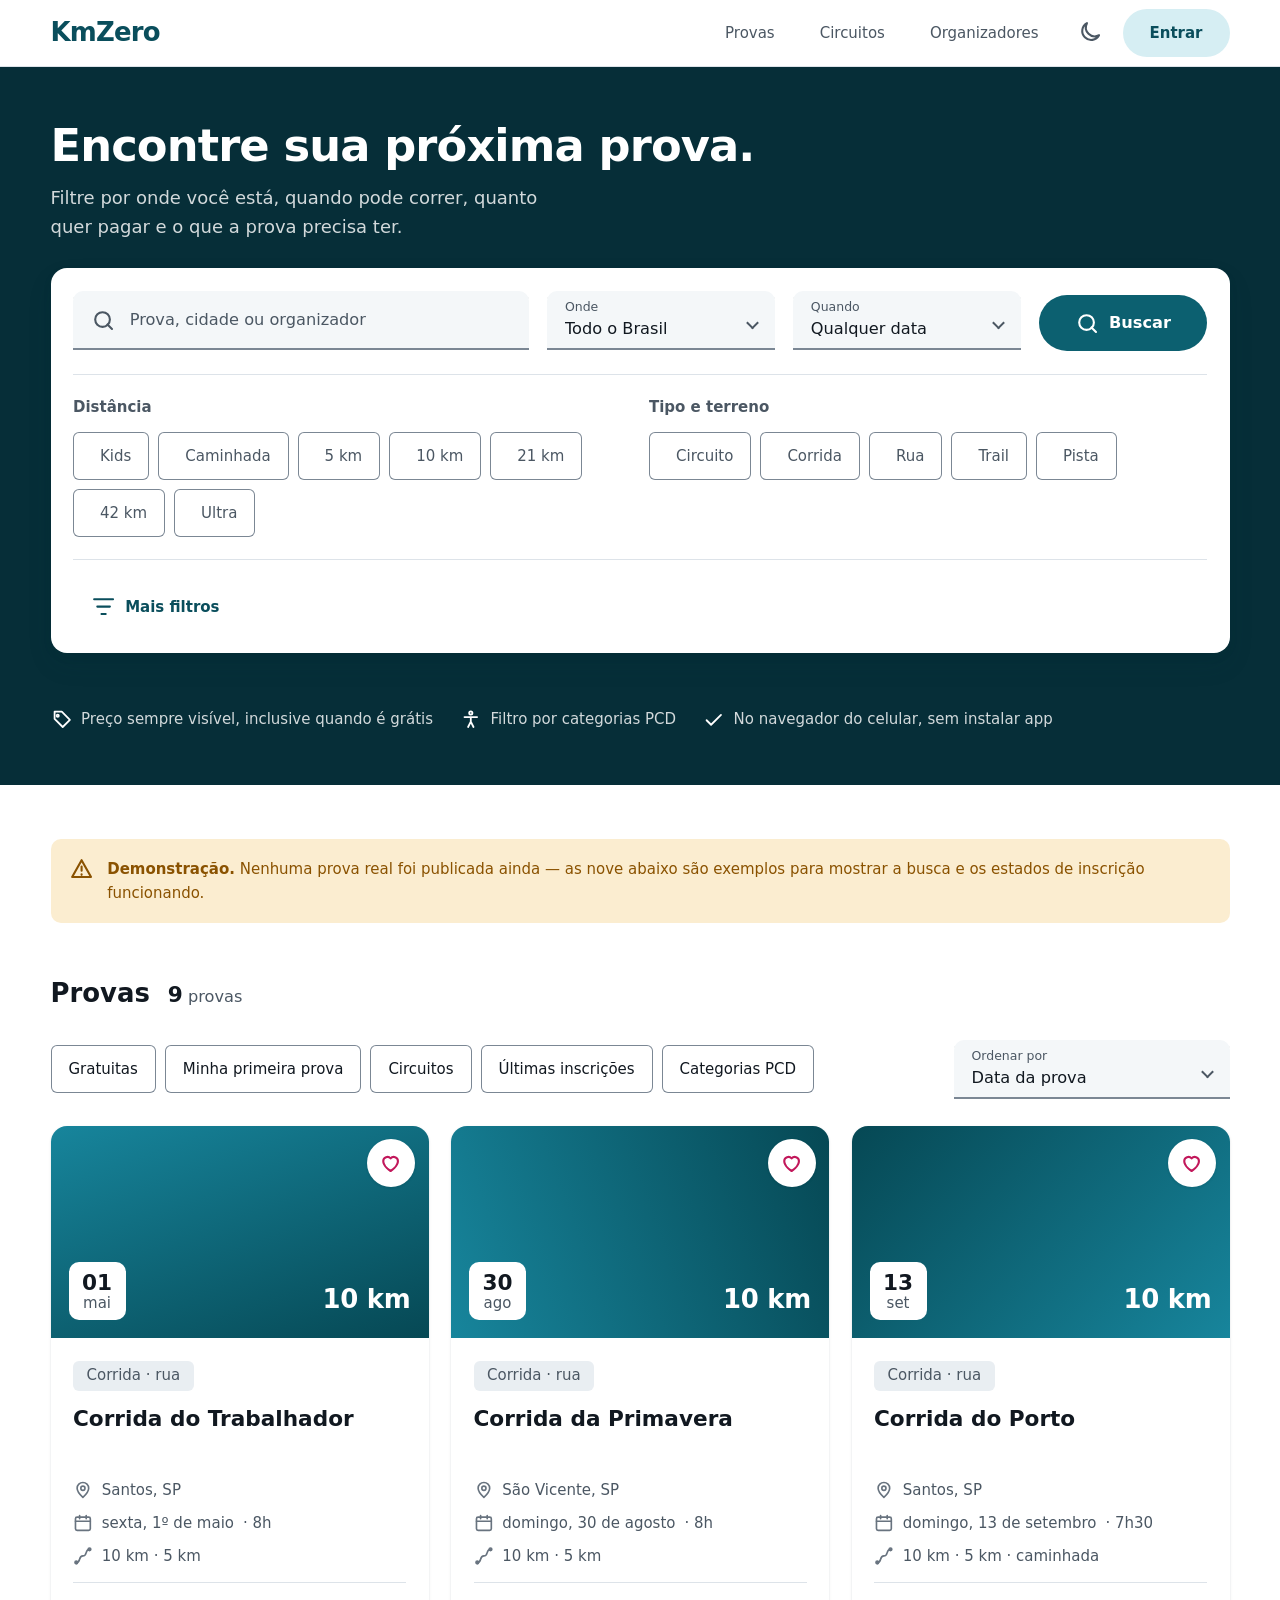
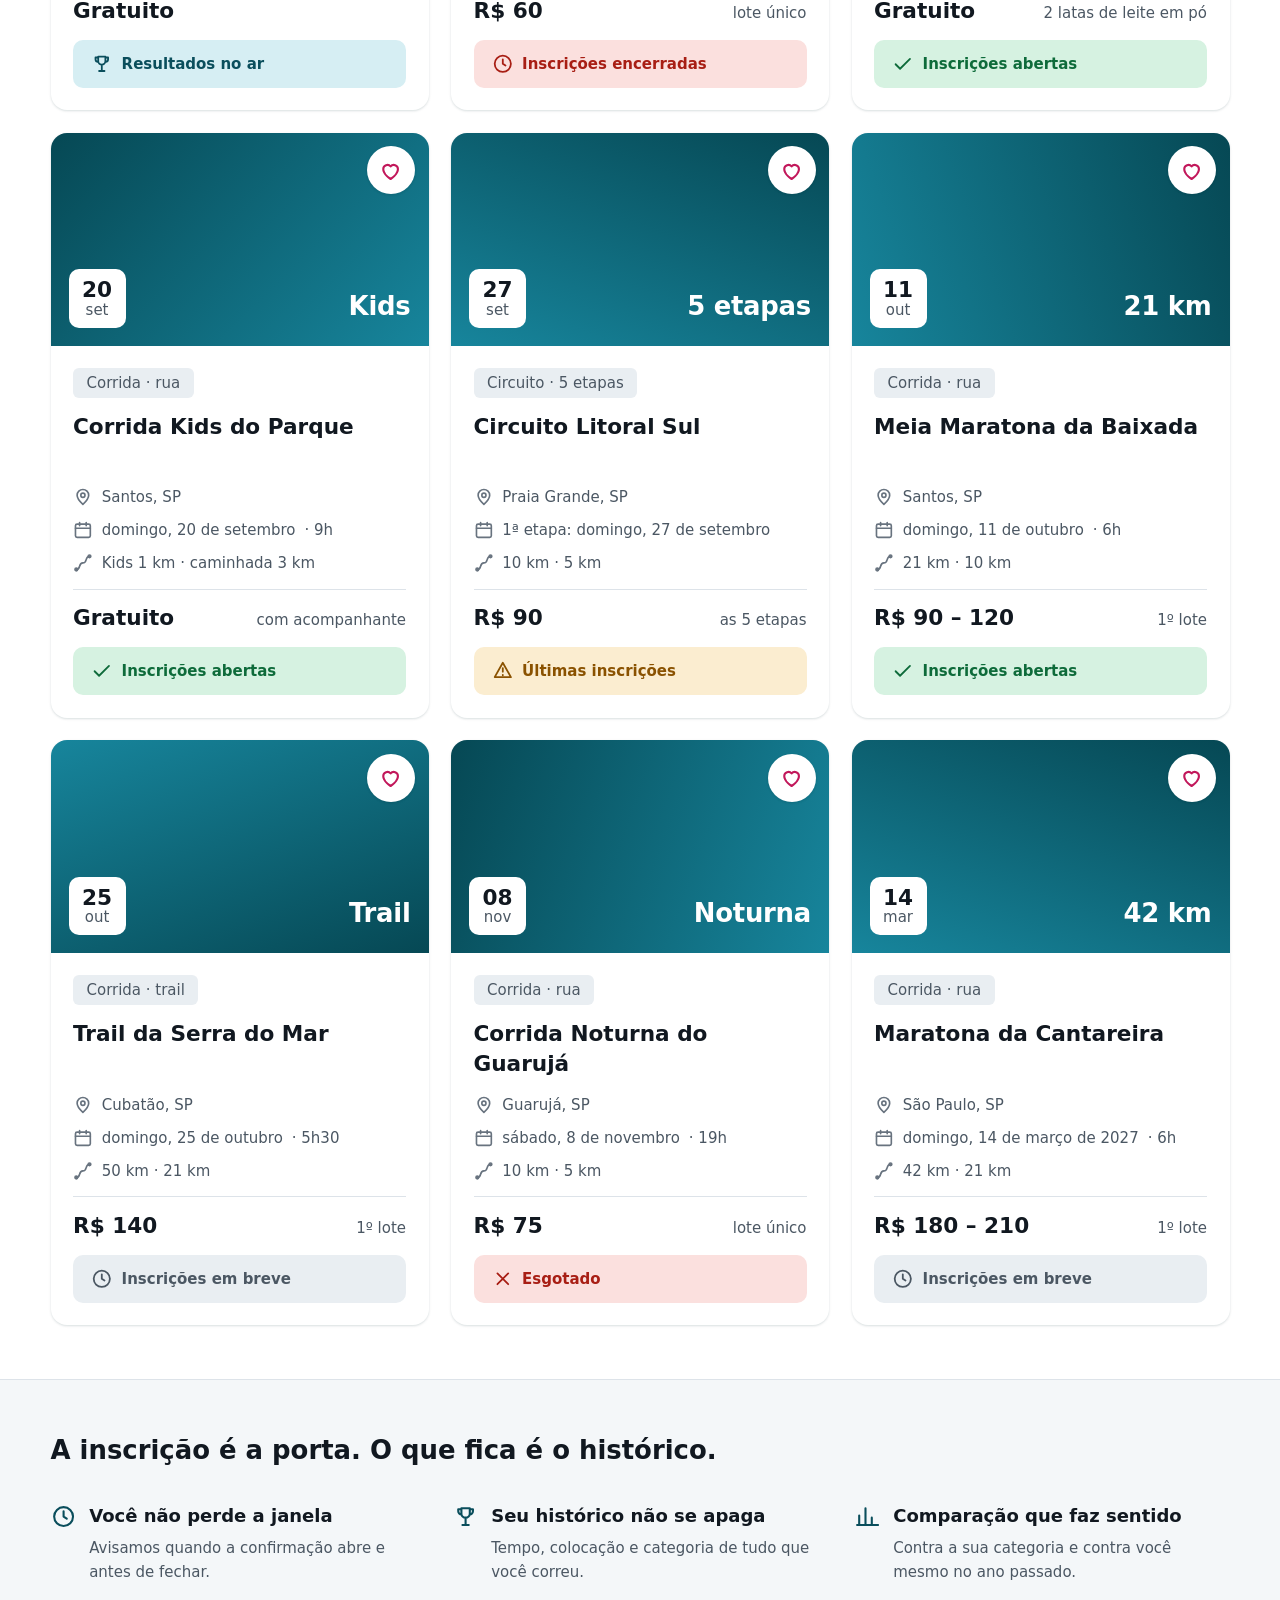
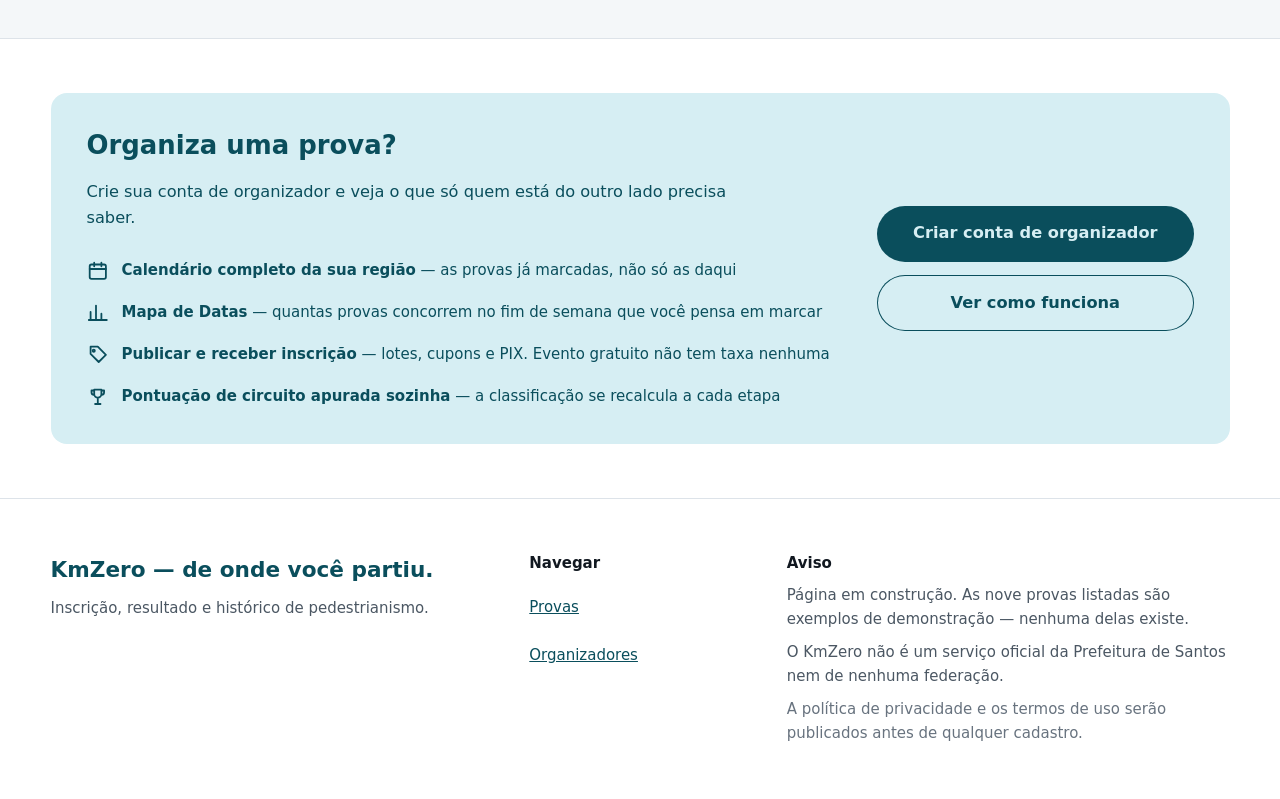
==== apps/web/index.html @ caa067f1 "Documentação de produto e vitrine pública inicial Primeiro commit do KmZero: a documentação que deci" ====
<!doctype html>
<html lang="pt-BR">
<head>
<meta charset="utf-8">
<!-- §3 princípio 4 / §8 item 1: zoom por pinça SEMPRE permitido.
     Nunca adicionar maximum-scale nem user-scalable=no. Regra de lint. -->
<meta name="viewport" content="width=device-width, initial-scale=1">
<title>KmZero — encontre sua próxima prova</title>
<meta name="description" content="Encontre provas de rua, trail e circuitos por cidade, data, distância, preço e acessibilidade. E guarde para sempre o registro de tudo que você correu.">
<meta name="theme-color" content="#062E38" media="(prefers-color-scheme: light)">
<meta name="theme-color" content="#0B1117" media="(prefers-color-scheme: dark)">
<link rel="icon" href="favicon.svg" type="image/svg+xml">
<link rel="stylesheet" href="estilos/tokens.css">
<link rel="stylesheet" href="estilos/material.css">
<link rel="stylesheet" href="estilos/pagina.css">
<script>
  /* Aplica o tema salvo antes da primeira pintura, para não piscar.
     Sem JS a página continua correta: o modo escuro cai na
     preferência do sistema, via @media em tokens.css. */
  try {
    var t = localStorage.getItem("kmzero:tema");
    if (t === "claro" || t === "escuro") document.documentElement.dataset.tema = t;
  } catch (e) {}
</script>
</head>
<body>

<!-- Sprite de ícones: definido uma vez, referenciado com <use>.
     Um arquivo, zero requisições, funciona sem JavaScript. -->
<svg class="sprite" aria-hidden="true" focusable="false" xmlns="http://www.w3.org/2000/svg">
  <symbol id="i-lupa" viewBox="0 0 24 24"><circle cx="11" cy="11" r="7"/><path d="M20 20l-4.3-4.3"/></symbol>
  <symbol id="i-pino" viewBox="0 0 24 24"><path d="M12 21s7-6.2 7-11a7 7 0 1 0-14 0c0 4.8 7 11 7 11z"/><circle cx="12" cy="10" r="2.5"/></symbol>
  <symbol id="i-calendario" viewBox="0 0 24 24"><rect x="3" y="5" width="18" height="16" rx="2"/><path d="M3 10h18M8 3v4M16 3v4"/></symbol>
  <symbol id="i-percurso" viewBox="0 0 24 24"><path d="M4 20c6 0 2-8 8-8s2-8 8-8"/><circle cx="4" cy="20" r="1.6"/><circle cx="20" cy="4" r="1.6"/></symbol>
  <symbol id="i-coracao" viewBox="0 0 24 24"><path d="M12 20s-7-4.4-7-9.5A4 4 0 0 1 12 8a4 4 0 0 1 7 2.5c0 5.1-7 9.5-7 9.5z"/></symbol>
  <symbol id="i-check" viewBox="0 0 24 24"><path d="M4 12.5l5 5L20 6.5"/></symbol>
  <symbol id="i-relogio" viewBox="0 0 24 24"><circle cx="12" cy="12" r="9"/><path d="M12 7v5l3 2"/></symbol>
  <symbol id="i-alerta" viewBox="0 0 24 24"><path d="M12 3l9 16H3z"/><path d="M12 9v4M12 16.5v.5"/></symbol>
  <symbol id="i-x" viewBox="0 0 24 24"><path d="M6 6l12 12M18 6L6 18"/></symbol>
  <symbol id="i-lua" viewBox="0 0 24 24"><path d="M21 14.5A8.5 8.5 0 0 1 9.5 3a8.5 8.5 0 1 0 11.5 11.5z"/></symbol>
  <symbol id="i-filtro" viewBox="0 0 24 24"><path d="M3 5h18M6 12h12M10 19h4"/></symbol>
  <symbol id="i-trofeu" viewBox="0 0 24 24"><path d="M8 4h8v5a4 4 0 0 1-8 0zM8 5H5v2a3 3 0 0 0 3 3M16 5h3v2a3 3 0 0 1-3 3M9 20h6M12 13v7"/></symbol>
  <symbol id="i-etiqueta" viewBox="0 0 24 24"><path d="M12 3H4v8l9 9 8-8-9-9z"/><circle cx="7.5" cy="7.5" r="1.2"/></symbol>
  <symbol id="i-acessibilidade" viewBox="0 0 24 24"><circle cx="12" cy="4.5" r="1.8"/><path d="M5 9h14M12 9v5M12 14l-3 6M12 14l3 6"/></symbol>
  <symbol id="i-grafico" viewBox="0 0 24 24"><path d="M4 20V11M10 20V4M16 20v-7M2 20h20"/></symbol>
</svg>

<a class="pular-para-conteudo" href="#resultados">Pular para a lista de provas</a>

<header class="cabecalho md-app-bar">
  <div class="cabecalho__interno faixa">
    <!-- Marca só escrita: "KmZero" é a forma escrita da marca
         (docs/03 §10). O símbolo gráfico fica para favicon e app. -->
    <a class="marca md-estado" href="index.html">KmZero</a>

    <nav class="nav" aria-label="Principal">
      <ul class="nav__lista" role="list">
        <li><a class="md-botao md-botao--text md-estado nav__item" href="#resultados">Provas</a></li>
        <li><a class="md-botao md-botao--text md-estado nav__item" href="#resultados">Circuitos</a></li>
        <li><a class="md-botao md-botao--text md-estado nav__item" href="#organizador">Organizadores</a></li>
      </ul>
    </nav>

    <div class="cabecalho__acoes">
      <button type="button" id="alternar-tema" class="md-icon-botao md-estado" hidden
              aria-pressed="false">
        <svg class="icone" aria-hidden="true" focusable="false"><use href="#i-lua"/></svg>
        <span class="oculto-visual" id="rotulo-tema">Ativar modo escuro</span>
      </button>
      <a class="md-botao md-botao--tonal md-estado" href="#conta">Entrar</a>
    </div>
  </div>
</header>

<main id="conteudo">

<!-- ═══ BUSCA — o topo da página é a busca ════════════════════════
     Um <form method="get"> de verdade: sem JavaScript ele recarrega a
     página com os filtros na URL (§8 item 17). Com JavaScript, filtra
     na hora e reescreve a URL, sem recarregar.                      -->
<section class="busca" aria-labelledby="t-busca">
  <div class="faixa">
    <h1 id="t-busca" class="busca__titulo md-display-small">Encontre sua próxima prova.</h1>
    <p class="busca__linha-fina md-body-large">
      Filtre por onde você está, quando pode correr, quanto quer pagar e o que
      a prova precisa ter.
    </p>

    <form class="filtros" id="filtros" method="get" action="#resultados">
      <!-- Linha 1: texto livre + as duas perguntas que todo mundo faz -->
      <div class="filtros__linha filtros__linha--principal">
        <div>
          <div class="md-campo md-campo--com-icone">
            <svg class="icone md-campo__icone" aria-hidden="true" focusable="false"><use href="#i-lupa"/></svg>
            <input type="search" id="f-texto" name="q" class="md-campo__entrada"
                   placeholder="Santos, meia maratona, circuito…">
            <label class="md-campo__rotulo" for="f-texto">Prova, cidade ou organizador</label>
          </div>
        </div>

        <div>
          <div class="md-campo md-campo--select">
            <select id="f-uf" name="uf" class="md-campo__entrada">
              <option value="">Todo o Brasil</option>
              <option value="SP">São Paulo</option>
              <option value="RJ">Rio de Janeiro</option>
              <option value="MG">Minas Gerais</option>
              <option value="PR">Paraná</option>
              <option value="RS">Rio Grande do Sul</option>
            </select>
            <label class="md-campo__rotulo" for="f-uf">Onde</label>
          </div>
        </div>

        <div>
          <div class="md-campo md-campo--select">
            <select id="f-quando" name="quando" class="md-campo__entrada">
              <option value="">Qualquer data</option>
              <option value="7">Nos próximos 7 dias</option>
              <option value="30">Nos próximos 30 dias</option>
              <option value="90">Nos próximos 3 meses</option>
              <option value="365">Neste ano</option>
              <option value="passadas">Provas que já aconteceram</option>
            </select>
            <label class="md-campo__rotulo" for="f-quando">Quando</label>
          </div>
        </div>

        <button type="submit" class="md-botao md-botao--filled md-botao--grande md-estado filtros__enviar">
          <svg class="icone" aria-hidden="true" focusable="false"><use href="#i-lupa"/></svg>
          Buscar
        </button>
      </div>

      <!-- Linha 2: distância e tipo, os dois recortes mais usados -->
      <div class="filtros__linha">
        <fieldset class="grupo">
          <legend class="grupo__legenda md-label-large">Distância</legend>
          <div class="grupo__opcoes">
            <label class="md-chip"><input type="checkbox" name="dist" value="kids"><span class="md-chip__superficie"><svg class="icone md-chip__check" aria-hidden="true" focusable="false"><use href="#i-check"/></svg><span>Kids</span></span></label>
            <label class="md-chip"><input type="checkbox" name="dist" value="caminhada"><span class="md-chip__superficie"><svg class="icone md-chip__check" aria-hidden="true" focusable="false"><use href="#i-check"/></svg><span>Caminhada</span></span></label>
            <label class="md-chip"><input type="checkbox" name="dist" value="5"><span class="md-chip__superficie"><svg class="icone md-chip__check" aria-hidden="true" focusable="false"><use href="#i-check"/></svg><span>5 km</span></span></label>
            <label class="md-chip"><input type="checkbox" name="dist" value="10"><span class="md-chip__superficie"><svg class="icone md-chip__check" aria-hidden="true" focusable="false"><use href="#i-check"/></svg><span>10 km</span></span></label>
            <label class="md-chip"><input type="checkbox" name="dist" value="21"><span class="md-chip__superficie"><svg class="icone md-chip__check" aria-hidden="true" focusable="false"><use href="#i-check"/></svg><span>21 km</span></span></label>
            <label class="md-chip"><input type="checkbox" name="dist" value="42"><span class="md-chip__superficie"><svg class="icone md-chip__check" aria-hidden="true" focusable="false"><use href="#i-check"/></svg><span>42 km</span></span></label>
            <label class="md-chip"><input type="checkbox" name="dist" value="ultra"><span class="md-chip__superficie"><svg class="icone md-chip__check" aria-hidden="true" focusable="false"><use href="#i-check"/></svg><span>Ultra</span></span></label>
          </div>
        </fieldset>

        <fieldset class="grupo">
          <legend class="grupo__legenda md-label-large">Tipo e terreno</legend>
          <div class="grupo__opcoes">
            <label class="md-chip"><input type="checkbox" name="tipo" value="circuito"><span class="md-chip__superficie"><svg class="icone md-chip__check" aria-hidden="true" focusable="false"><use href="#i-check"/></svg><span>Circuito</span></span></label>
            <label class="md-chip"><input type="checkbox" name="tipo" value="avulsa"><span class="md-chip__superficie"><svg class="icone md-chip__check" aria-hidden="true" focusable="false"><use href="#i-check"/></svg><span>Corrida</span></span></label>
            <label class="md-chip"><input type="checkbox" name="terreno" value="rua"><span class="md-chip__superficie"><svg class="icone md-chip__check" aria-hidden="true" focusable="false"><use href="#i-check"/></svg><span>Rua</span></span></label>
            <label class="md-chip"><input type="checkbox" name="terreno" value="trail"><span class="md-chip__superficie"><svg class="icone md-chip__check" aria-hidden="true" focusable="false"><use href="#i-check"/></svg><span>Trail</span></span></label>
            <label class="md-chip"><input type="checkbox" name="terreno" value="pista"><span class="md-chip__superficie"><svg class="icone md-chip__check" aria-hidden="true" focusable="false"><use href="#i-check"/></svg><span>Pista</span></span></label>
          </div>
        </fieldset>
      </div>

      <!-- Linha 3: o resto, dobrado. <details> abre e fecha sem JS. -->
      <details class="mais-filtros">
        <summary class="mais-filtros__resumo md-estado">
          <svg class="icone" aria-hidden="true" focusable="false"><use href="#i-filtro"/></svg>
          Mais filtros
          <span class="mais-filtros__contagem" id="contagem-avancados" hidden></span>
        </summary>

        <div class="mais-filtros__painel">
          <fieldset class="grupo">
            <legend class="grupo__legenda md-label-large">Preço</legend>
            <div class="grupo__opcoes">
              <label class="md-chip"><input type="checkbox" name="preco" value="gratuito"><span class="md-chip__superficie"><svg class="icone md-chip__check" aria-hidden="true" focusable="false"><use href="#i-check"/></svg><span>Gratuito</span></span></label>
              <label class="md-chip"><input type="checkbox" name="preco" value="ate60"><span class="md-chip__superficie"><svg class="icone md-chip__check" aria-hidden="true" focusable="false"><use href="#i-check"/></svg><span>Até R$ 60</span></span></label>
              <label class="md-chip"><input type="checkbox" name="preco" value="60a120"><span class="md-chip__superficie"><svg class="icone md-chip__check" aria-hidden="true" focusable="false"><use href="#i-check"/></svg><span>R$ 60 a 120</span></span></label>
              <label class="md-chip"><input type="checkbox" name="preco" value="acima120"><span class="md-chip__superficie"><svg class="icone md-chip__check" aria-hidden="true" focusable="false"><use href="#i-check"/></svg><span>Acima de R$ 120</span></span></label>
            </div>
          </fieldset>

          <fieldset class="grupo">
            <legend class="grupo__legenda md-label-large">Situação da inscrição</legend>
            <div class="grupo__opcoes">
              <label class="md-chip"><input type="checkbox" name="situacao" value="abertas"><span class="md-chip__superficie"><svg class="icone md-chip__check" aria-hidden="true" focusable="false"><use href="#i-check"/></svg><span>Abertas</span></span></label>
              <label class="md-chip"><input type="checkbox" name="situacao" value="ultimas"><span class="md-chip__superficie"><svg class="icone md-chip__check" aria-hidden="true" focusable="false"><use href="#i-check"/></svg><span>Últimas inscrições</span></span></label>
              <label class="md-chip"><input type="checkbox" name="situacao" value="em_breve"><span class="md-chip__superficie"><svg class="icone md-chip__check" aria-hidden="true" focusable="false"><use href="#i-check"/></svg><span>Abrem em breve</span></span></label>
              <label class="md-chip"><input type="checkbox" name="situacao" value="esgotado"><span class="md-chip__superficie"><svg class="icone md-chip__check" aria-hidden="true" focusable="false"><use href="#i-check"/></svg><span>Esgotadas</span></span></label>
              <label class="md-chip"><input type="checkbox" name="situacao" value="encerradas"><span class="md-chip__superficie"><svg class="icone md-chip__check" aria-hidden="true" focusable="false"><use href="#i-check"/></svg><span>Encerradas</span></span></label>
              <label class="md-chip"><input type="checkbox" name="situacao" value="realizado"><span class="md-chip__superficie"><svg class="icone md-chip__check" aria-hidden="true" focusable="false"><use href="#i-check"/></svg><span>Já aconteceram</span></span></label>
            </div>
          </fieldset>

          <fieldset class="grupo">
            <legend class="grupo__legenda md-label-large">Dia e horário da largada</legend>
            <div class="grupo__opcoes">
              <label class="md-chip"><input type="checkbox" name="dia" value="sabado"><span class="md-chip__superficie"><svg class="icone md-chip__check" aria-hidden="true" focusable="false"><use href="#i-check"/></svg><span>Sábado</span></span></label>
              <label class="md-chip"><input type="checkbox" name="dia" value="domingo"><span class="md-chip__superficie"><svg class="icone md-chip__check" aria-hidden="true" focusable="false"><use href="#i-check"/></svg><span>Domingo</span></span></label>
              <label class="md-chip"><input type="checkbox" name="periodo" value="manha"><span class="md-chip__superficie"><svg class="icone md-chip__check" aria-hidden="true" focusable="false"><use href="#i-check"/></svg><span>De manhã</span></span></label>
              <label class="md-chip"><input type="checkbox" name="periodo" value="tarde"><span class="md-chip__superficie"><svg class="icone md-chip__check" aria-hidden="true" focusable="false"><use href="#i-check"/></svg><span>À tarde</span></span></label>
              <label class="md-chip"><input type="checkbox" name="periodo" value="noite"><span class="md-chip__superficie"><svg class="icone md-chip__check" aria-hidden="true" focusable="false"><use href="#i-check"/></svg><span>À noite</span></span></label>
            </div>
          </fieldset>

          <fieldset class="grupo">
            <legend class="grupo__legenda md-label-large">Acessibilidade</legend>
            <p class="grupo__nota">Categorias oficiais que a prova aceita.</p>
            <div class="grupo__opcoes">
              <label class="md-chip"><input type="checkbox" name="pcd" value="cadeirante"><span class="md-chip__superficie"><svg class="icone md-chip__check" aria-hidden="true" focusable="false"><use href="#i-check"/></svg><span>Cadeirante</span></span></label>
              <label class="md-chip"><input type="checkbox" name="pcd" value="guia"><span class="md-chip__superficie"><svg class="icone md-chip__check" aria-hidden="true" focusable="false"><use href="#i-check"/></svg><span>Com atleta-guia</span></span></label>
              <label class="md-chip"><input type="checkbox" name="pcd" value="surdo"><span class="md-chip__superficie"><svg class="icone md-chip__check" aria-hidden="true" focusable="false"><use href="#i-check"/></svg><span>Surdoatleta</span></span></label>
              <label class="md-chip"><input type="checkbox" name="pcd" value="intelectual"><span class="md-chip__superficie"><svg class="icone md-chip__check" aria-hidden="true" focusable="false"><use href="#i-check"/></svg><span>Deficiência intelectual</span></span></label>
            </div>
          </fieldset>

          <fieldset class="grupo">
            <legend class="grupo__legenda md-label-large">A prova tem</legend>
            <div class="grupo__opcoes">
              <label class="md-chip"><input type="checkbox" name="recurso" value="chip"><span class="md-chip__superficie"><svg class="icone md-chip__check" aria-hidden="true" focusable="false"><use href="#i-check"/></svg><span>Cronometragem por chip</span></span></label>
              <label class="md-chip"><input type="checkbox" name="recurso" value="certificado"><span class="md-chip__superficie"><svg class="icone md-chip__check" aria-hidden="true" focusable="false"><use href="#i-check"/></svg><span>Percurso medido</span></span></label>
              <label class="md-chip"><input type="checkbox" name="recurso" value="kit"><span class="md-chip__superficie"><svg class="icone md-chip__check" aria-hidden="true" focusable="false"><use href="#i-check"/></svg><span>Kit e camiseta</span></span></label>
              <label class="md-chip"><input type="checkbox" name="recurso" value="equipes"><span class="md-chip__superficie"><svg class="icone md-chip__check" aria-hidden="true" focusable="false"><use href="#i-check"/></svg><span>Classificação por equipe</span></span></label>
              <label class="md-chip"><input type="checkbox" name="recurso" value="resultado"><span class="md-chip__superficie"><svg class="icone md-chip__check" aria-hidden="true" focusable="false"><use href="#i-check"/></svg><span>Resultado no KmZero</span></span></label>
            </div>
          </fieldset>
        </div>
      </details>
    </form>

    <!-- O argumento de venda em uma linha, sem roubar a dobra. -->
    <ul class="beneficios" role="list">
      <li>
        <svg class="icone" aria-hidden="true" focusable="false"><use href="#i-etiqueta"/></svg>
        Preço sempre visível, inclusive quando é grátis
      </li>
      <li>
        <svg class="icone" aria-hidden="true" focusable="false"><use href="#i-acessibilidade"/></svg>
        Filtro por categorias PCD
      </li>
      <li>
        <svg class="icone" aria-hidden="true" focusable="false"><use href="#i-check"/></svg>
        No navegador do celular, sem instalar app
      </li>
    </ul>
  </div>
</section>

  <!-- ═══ RESULTADOS ═════════════════════════════════════════════ -->
  <section id="resultados" class="secao faixa" aria-labelledby="t-resultados">

    <p class="md-banner md-banner--warning">
      <svg class="icone" aria-hidden="true" focusable="false"><use href="#i-alerta"/></svg>
      <span><strong>Demonstração.</strong> Nenhuma prova real foi publicada
      ainda — as nove abaixo são exemplos para mostrar a busca e os estados
      de inscrição funcionando.</span>
    </p>

    <div class="resultados__cabecalho">
      <h2 id="t-resultados" class="md-title-large">Provas</h2>
      <p class="resultados__contagem" id="contagem" aria-live="polite">
        <span class="num" id="contagem-numero">9</span> provas
      </p>
    </div>

    <!-- Atalhos e ordenação na mesma linha: quem já sabe o que quer
         começa por aqui, quem quer reordenar tem o controle ao lado. -->
    <div class="resultados__topo">
      <ul class="atalhos" role="list">
        <li><a class="md-chip-atalho md-estado" href="#resultados" data-atalho="preco=gratuito">Gratuitas</a></li>
        <li><a class="md-chip-atalho md-estado" href="#resultados" data-atalho="dist=5">Minha primeira prova</a></li>
        <li><a class="md-chip-atalho md-estado" href="#resultados" data-atalho="tipo=circuito">Circuitos</a></li>
        <li><a class="md-chip-atalho md-estado" href="#resultados" data-atalho="situacao=ultimas">Últimas inscrições</a></li>
        <li><a class="md-chip-atalho md-estado" href="#resultados" data-atalho="pcd=cadeirante">Categorias PCD</a></li>
      </ul>

      <div class="campo--ordenar">
        <div class="md-campo md-campo--select">
          <select id="f-ordem" class="md-campo__entrada" form="filtros" name="ordem">
            <option value="data">Data da prova</option>
            <option value="fechando">Fecha a inscrição primeiro</option>
            <option value="preco">Menor preço</option>
            <option value="nome">Nome</option>
          </select>
          <label class="md-campo__rotulo" for="f-ordem">Ordenar por</label>
        </div>
      </div>
    </div>

    <div class="ativos" id="ativos" hidden>
      <h3 class="ativos__titulo md-label-large">Filtros ativos</h3>
      <ul class="ativos__lista" id="ativos-lista" role="list"></ul>
      <button type="button" class="md-botao md-botao--text md-estado" id="limpar-filtros">Limpar tudo</button>
    </div>

    <ul class="eventos" id="eventos" role="list">

      <li class="evento" data-nome="Corrida do Porto" data-uf="SP" data-cidade="Santos"
          data-data="2026-09-13" data-dia="domingo" data-periodo="manha"
          data-dist="5 10 caminhada" data-tipo="avulsa" data-terreno="rua"
          data-preco="0" data-situacao="abertas" data-fecha="2026-09-06"
          data-pcd="cadeirante guia intelectual" data-recurso="chip certificado resultado">
        <article class="evento__cartao md-card md-card--elevated">
          <p class="evento__cartaz" data-variante="1" aria-hidden="true">
            <span class="evento__selo"><span class="evento__selo-dia num">13</span><span class="evento__selo-mes">set</span></span>
            <span class="evento__cartaz-dist">10 km</span>
          </p>
          <button type="button" class="favorito md-icon-botao md-estado" aria-pressed="false">
            <svg class="icone" aria-hidden="true" focusable="false"><use href="#i-coracao"/></svg>
            <span class="oculto-visual">Favoritar Corrida do Porto</span>
          </button>
          <div class="evento__corpo">
            <p class="evento__tipo md-label-small">Corrida · rua</p>
            <h3 class="evento__nome md-title-medium"><a href="#resultados">Corrida do Porto</a></h3>
            <ul class="evento__meta" role="list">
              <li><svg class="icone" aria-hidden="true" focusable="false"><use href="#i-pino"/></svg>Santos, SP</li>
              <li><svg class="icone" aria-hidden="true" focusable="false"><use href="#i-calendario"/></svg><time datetime="2026-09-13">domingo, 13 de setembro</time> · 7h30</li>
              <li><svg class="icone" aria-hidden="true" focusable="false"><use href="#i-percurso"/></svg>10 km · 5 km · caminhada</li>
            </ul>
            <div class="evento__rodape">
              <p class="evento__preco">Gratuito</p>
              <p class="evento__nota">2 latas de leite em pó</p>
            </div>
            <p class="estado estado--abertas">
              <svg class="icone" aria-hidden="true" focusable="false"><use href="#i-check"/></svg>
              Inscrições abertas
            </p>
          </div>
        </article>
      </li>

      <li class="evento" data-nome="Circuito Litoral Sul" data-uf="SP" data-cidade="Praia Grande"
          data-data="2026-09-27" data-dia="domingo" data-periodo="manha"
          data-dist="5 10" data-tipo="circuito" data-terreno="rua"
          data-preco="90" data-situacao="ultimas" data-fecha="2026-09-20"
          data-pcd="cadeirante guia" data-recurso="chip kit equipes resultado">
        <article class="evento__cartao md-card md-card--elevated">
          <p class="evento__cartaz" data-variante="2" aria-hidden="true">
            <span class="evento__selo"><span class="evento__selo-dia num">27</span><span class="evento__selo-mes">set</span></span>
            <span class="evento__cartaz-dist">5 etapas</span>
          </p>
          <button type="button" class="favorito md-icon-botao md-estado" aria-pressed="false">
            <svg class="icone" aria-hidden="true" focusable="false"><use href="#i-coracao"/></svg>
            <span class="oculto-visual">Favoritar Circuito Litoral Sul</span>
          </button>
          <div class="evento__corpo">
            <p class="evento__tipo md-label-small">Circuito · 5 etapas</p>
            <h3 class="evento__nome md-title-medium"><a href="#resultados">Circuito Litoral Sul</a></h3>
            <ul class="evento__meta" role="list">
              <li><svg class="icone" aria-hidden="true" focusable="false"><use href="#i-pino"/></svg>Praia Grande, SP</li>
              <li><svg class="icone" aria-hidden="true" focusable="false"><use href="#i-calendario"/></svg><time datetime="2026-09-27">1ª etapa: domingo, 27 de setembro</time></li>
              <li><svg class="icone" aria-hidden="true" focusable="false"><use href="#i-percurso"/></svg>10 km · 5 km</li>
            </ul>
            <div class="evento__rodape">
              <p class="evento__preco">R$ 90</p>
              <p class="evento__nota">as 5 etapas</p>
            </div>
            <p class="estado estado--ultimas">
              <svg class="icone" aria-hidden="true" focusable="false"><use href="#i-alerta"/></svg>
              Últimas inscrições
            </p>
          </div>
        </article>
      </li>

      <li class="evento" data-nome="Meia Maratona da Baixada" data-uf="SP" data-cidade="Santos"
          data-data="2026-10-11" data-dia="domingo" data-periodo="manha"
          data-dist="10 21" data-tipo="avulsa" data-terreno="rua"
          data-preco="120" data-situacao="abertas" data-fecha="2026-10-04"
          data-pcd="cadeirante guia surdo" data-recurso="chip certificado kit resultado">
        <article class="evento__cartao md-card md-card--elevated">
          <p class="evento__cartaz" data-variante="3" aria-hidden="true">
            <span class="evento__selo"><span class="evento__selo-dia num">11</span><span class="evento__selo-mes">out</span></span>
            <span class="evento__cartaz-dist">21 km</span>
          </p>
          <button type="button" class="favorito md-icon-botao md-estado" aria-pressed="false">
            <svg class="icone" aria-hidden="true" focusable="false"><use href="#i-coracao"/></svg>
            <span class="oculto-visual">Favoritar Meia Maratona da Baixada</span>
          </button>
          <div class="evento__corpo">
            <p class="evento__tipo md-label-small">Corrida · rua</p>
            <h3 class="evento__nome md-title-medium"><a href="#resultados">Meia Maratona da Baixada</a></h3>
            <ul class="evento__meta" role="list">
              <li><svg class="icone" aria-hidden="true" focusable="false"><use href="#i-pino"/></svg>Santos, SP</li>
              <li><svg class="icone" aria-hidden="true" focusable="false"><use href="#i-calendario"/></svg><time datetime="2026-10-11">domingo, 11 de outubro</time> · 6h</li>
              <li><svg class="icone" aria-hidden="true" focusable="false"><use href="#i-percurso"/></svg>21 km · 10 km</li>
            </ul>
            <div class="evento__rodape">
              <p class="evento__preco">R$ 90 – 120</p>
              <p class="evento__nota">1º lote</p>
            </div>
            <p class="estado estado--abertas">
              <svg class="icone" aria-hidden="true" focusable="false"><use href="#i-check"/></svg>
              Inscrições abertas
            </p>
          </div>
        </article>
      </li>

      <li class="evento" data-nome="Trail da Serra do Mar" data-uf="SP" data-cidade="Cubatão"
          data-data="2026-10-25" data-dia="domingo" data-periodo="manha"
          data-dist="21 ultra" data-tipo="avulsa" data-terreno="trail"
          data-preco="140" data-situacao="em_breve" data-fecha="2026-10-18"
          data-pcd="" data-recurso="chip kit">
        <article class="evento__cartao md-card md-card--elevated">
          <p class="evento__cartaz" data-variante="4" aria-hidden="true">
            <span class="evento__selo"><span class="evento__selo-dia num">25</span><span class="evento__selo-mes">out</span></span>
            <span class="evento__cartaz-dist">Trail</span>
          </p>
          <button type="button" class="favorito md-icon-botao md-estado" aria-pressed="false">
            <svg class="icone" aria-hidden="true" focusable="false"><use href="#i-coracao"/></svg>
            <span class="oculto-visual">Avisar quando abrir: Trail da Serra do Mar</span>
          </button>
          <div class="evento__corpo">
            <p class="evento__tipo md-label-small">Corrida · trail</p>
            <h3 class="evento__nome md-title-medium"><a href="#resultados">Trail da Serra do Mar</a></h3>
            <ul class="evento__meta" role="list">
              <li><svg class="icone" aria-hidden="true" focusable="false"><use href="#i-pino"/></svg>Cubatão, SP</li>
              <li><svg class="icone" aria-hidden="true" focusable="false"><use href="#i-calendario"/></svg><time datetime="2026-10-25">domingo, 25 de outubro</time> · 5h30</li>
              <li><svg class="icone" aria-hidden="true" focusable="false"><use href="#i-percurso"/></svg>50 km · 21 km</li>
            </ul>
            <div class="evento__rodape">
              <p class="evento__preco">R$ 140</p>
              <p class="evento__nota">1º lote</p>
            </div>
            <p class="estado estado--em-breve">
              <svg class="icone" aria-hidden="true" focusable="false"><use href="#i-relogio"/></svg>
              Inscrições em breve
            </p>
          </div>
        </article>
      </li>

      <li class="evento" data-nome="Corrida Noturna do Guarujá" data-uf="SP" data-cidade="Guarujá"
          data-data="2026-11-08" data-dia="sabado" data-periodo="noite"
          data-dist="5 10" data-tipo="avulsa" data-terreno="rua"
          data-preco="75" data-situacao="esgotado" data-fecha="2026-11-01"
          data-pcd="guia surdo" data-recurso="chip kit resultado">
        <article class="evento__cartao md-card md-card--elevated">
          <p class="evento__cartaz" data-variante="5" aria-hidden="true">
            <span class="evento__selo"><span class="evento__selo-dia num">08</span><span class="evento__selo-mes">nov</span></span>
            <span class="evento__cartaz-dist">Noturna</span>
          </p>
          <button type="button" class="favorito md-icon-botao md-estado" aria-pressed="false">
            <svg class="icone" aria-hidden="true" focusable="false"><use href="#i-coracao"/></svg>
            <span class="oculto-visual">Avisar se abrir vaga: Corrida Noturna do Guarujá</span>
          </button>
          <div class="evento__corpo">
            <p class="evento__tipo md-label-small">Corrida · rua</p>
            <h3 class="evento__nome md-title-medium"><a href="#resultados">Corrida Noturna do Guarujá</a></h3>
            <ul class="evento__meta" role="list">
              <li><svg class="icone" aria-hidden="true" focusable="false"><use href="#i-pino"/></svg>Guarujá, SP</li>
              <li><svg class="icone" aria-hidden="true" focusable="false"><use href="#i-calendario"/></svg><time datetime="2026-11-08">sábado, 8 de novembro</time> · 19h</li>
              <li><svg class="icone" aria-hidden="true" focusable="false"><use href="#i-percurso"/></svg>10 km · 5 km</li>
            </ul>
            <div class="evento__rodape">
              <p class="evento__preco">R$ 75</p>
              <p class="evento__nota">lote único</p>
            </div>
            <p class="estado estado--esgotado">
              <svg class="icone" aria-hidden="true" focusable="false"><use href="#i-x"/></svg>
              Esgotado
            </p>
          </div>
        </article>
      </li>

      <li class="evento" data-nome="Corrida Kids do Parque" data-uf="SP" data-cidade="Santos"
          data-data="2026-09-20" data-dia="domingo" data-periodo="manha"
          data-dist="kids caminhada" data-tipo="avulsa" data-terreno="rua"
          data-preco="0" data-situacao="abertas" data-fecha="2026-09-13"
          data-pcd="cadeirante guia surdo intelectual" data-recurso="kit resultado">
        <article class="evento__cartao md-card md-card--elevated">
          <p class="evento__cartaz" data-variante="1" aria-hidden="true">
            <span class="evento__selo"><span class="evento__selo-dia num">20</span><span class="evento__selo-mes">set</span></span>
            <span class="evento__cartaz-dist">Kids</span>
          </p>
          <button type="button" class="favorito md-icon-botao md-estado" aria-pressed="false">
            <svg class="icone" aria-hidden="true" focusable="false"><use href="#i-coracao"/></svg>
            <span class="oculto-visual">Favoritar Corrida Kids do Parque</span>
          </button>
          <div class="evento__corpo">
            <p class="evento__tipo md-label-small">Corrida · rua</p>
            <h3 class="evento__nome md-title-medium"><a href="#resultados">Corrida Kids do Parque</a></h3>
            <ul class="evento__meta" role="list">
              <li><svg class="icone" aria-hidden="true" focusable="false"><use href="#i-pino"/></svg>Santos, SP</li>
              <li><svg class="icone" aria-hidden="true" focusable="false"><use href="#i-calendario"/></svg><time datetime="2026-09-20">domingo, 20 de setembro</time> · 9h</li>
              <li><svg class="icone" aria-hidden="true" focusable="false"><use href="#i-percurso"/></svg>Kids 1 km · caminhada 3 km</li>
            </ul>
            <div class="evento__rodape">
              <p class="evento__preco">Gratuito</p>
              <p class="evento__nota">com acompanhante</p>
            </div>
            <p class="estado estado--abertas">
              <svg class="icone" aria-hidden="true" focusable="false"><use href="#i-check"/></svg>
              Inscrições abertas
            </p>
          </div>
        </article>
      </li>

      <li class="evento" data-nome="Maratona da Cantareira" data-uf="SP" data-cidade="São Paulo"
          data-data="2027-03-14" data-dia="domingo" data-periodo="manha"
          data-dist="21 42" data-tipo="avulsa" data-terreno="rua"
          data-preco="210" data-situacao="em_breve" data-fecha="2027-03-07"
          data-pcd="cadeirante guia" data-recurso="chip certificado kit equipes">
        <article class="evento__cartao md-card md-card--elevated">
          <p class="evento__cartaz" data-variante="2" aria-hidden="true">
            <span class="evento__selo"><span class="evento__selo-dia num">14</span><span class="evento__selo-mes">mar</span></span>
            <span class="evento__cartaz-dist">42 km</span>
          </p>
          <button type="button" class="favorito md-icon-botao md-estado" aria-pressed="false">
            <svg class="icone" aria-hidden="true" focusable="false"><use href="#i-coracao"/></svg>
            <span class="oculto-visual">Avisar quando abrir: Maratona da Cantareira</span>
          </button>
          <div class="evento__corpo">
            <p class="evento__tipo md-label-small">Corrida · rua</p>
            <h3 class="evento__nome md-title-medium"><a href="#resultados">Maratona da Cantareira</a></h3>
            <ul class="evento__meta" role="list">
              <li><svg class="icone" aria-hidden="true" focusable="false"><use href="#i-pino"/></svg>São Paulo, SP</li>
              <li><svg class="icone" aria-hidden="true" focusable="false"><use href="#i-calendario"/></svg><time datetime="2027-03-14">domingo, 14 de março de 2027</time> · 6h</li>
              <li><svg class="icone" aria-hidden="true" focusable="false"><use href="#i-percurso"/></svg>42 km · 21 km</li>
            </ul>
            <div class="evento__rodape">
              <p class="evento__preco">R$ 180 – 210</p>
              <p class="evento__nota">1º lote</p>
            </div>
            <p class="estado estado--em-breve">
              <svg class="icone" aria-hidden="true" focusable="false"><use href="#i-relogio"/></svg>
              Inscrições em breve
            </p>
          </div>
        </article>
      </li>

      <li class="evento" data-nome="Corrida da Primavera" data-uf="SP" data-cidade="São Vicente"
          data-data="2026-08-30" data-dia="domingo" data-periodo="manha"
          data-dist="5 10" data-tipo="avulsa" data-terreno="rua"
          data-preco="60" data-situacao="encerradas" data-fecha="2026-08-16"
          data-pcd="guia" data-recurso="chip resultado">
        <article class="evento__cartao md-card md-card--elevated">
          <p class="evento__cartaz" data-variante="3" aria-hidden="true">
            <span class="evento__selo"><span class="evento__selo-dia num">30</span><span class="evento__selo-mes">ago</span></span>
            <span class="evento__cartaz-dist">10 km</span>
          </p>
          <button type="button" class="favorito md-icon-botao md-estado" aria-pressed="false">
            <svg class="icone" aria-hidden="true" focusable="false"><use href="#i-coracao"/></svg>
            <span class="oculto-visual">Favoritar Corrida da Primavera</span>
          </button>
          <div class="evento__corpo">
            <p class="evento__tipo md-label-small">Corrida · rua</p>
            <h3 class="evento__nome md-title-medium"><a href="#resultados">Corrida da Primavera</a></h3>
            <ul class="evento__meta" role="list">
              <li><svg class="icone" aria-hidden="true" focusable="false"><use href="#i-pino"/></svg>São Vicente, SP</li>
              <li><svg class="icone" aria-hidden="true" focusable="false"><use href="#i-calendario"/></svg><time datetime="2026-08-30">domingo, 30 de agosto</time> · 8h</li>
              <li><svg class="icone" aria-hidden="true" focusable="false"><use href="#i-percurso"/></svg>10 km · 5 km</li>
            </ul>
            <div class="evento__rodape">
              <p class="evento__preco">R$ 60</p>
              <p class="evento__nota">lote único</p>
            </div>
            <p class="estado estado--encerradas">
              <svg class="icone" aria-hidden="true" focusable="false"><use href="#i-relogio"/></svg>
              Inscrições encerradas
            </p>
          </div>
        </article>
      </li>

      <li class="evento" data-nome="Corrida do Trabalhador" data-uf="SP" data-cidade="Santos"
          data-data="2026-05-01" data-dia="sexta" data-periodo="manha"
          data-dist="5 10" data-tipo="avulsa" data-terreno="rua"
          data-preco="0" data-situacao="realizado" data-fecha="2026-04-24"
          data-pcd="cadeirante guia intelectual" data-recurso="chip resultado">
        <article class="evento__cartao md-card md-card--elevated">
          <p class="evento__cartaz" data-variante="4" aria-hidden="true">
            <span class="evento__selo"><span class="evento__selo-dia num">01</span><span class="evento__selo-mes">mai</span></span>
            <span class="evento__cartaz-dist">10 km</span>
          </p>
          <button type="button" class="favorito md-icon-botao md-estado" aria-pressed="false">
            <svg class="icone" aria-hidden="true" focusable="false"><use href="#i-coracao"/></svg>
            <span class="oculto-visual">Favoritar Corrida do Trabalhador</span>
          </button>
          <div class="evento__corpo">
            <p class="evento__tipo md-label-small">Corrida · rua</p>
            <h3 class="evento__nome md-title-medium"><a href="#resultados">Corrida do Trabalhador</a></h3>
            <ul class="evento__meta" role="list">
              <li><svg class="icone" aria-hidden="true" focusable="false"><use href="#i-pino"/></svg>Santos, SP</li>
              <li><svg class="icone" aria-hidden="true" focusable="false"><use href="#i-calendario"/></svg><time datetime="2026-05-01">sexta, 1º de maio</time> · 8h</li>
              <li><svg class="icone" aria-hidden="true" focusable="false"><use href="#i-percurso"/></svg>10 km · 5 km</li>
            </ul>
            <div class="evento__rodape">
              <p class="evento__preco">Gratuito</p>
              <p class="evento__nota"></p>
            </div>
            <p class="estado estado--realizado">
              <svg class="icone" aria-hidden="true" focusable="false"><use href="#i-trofeu"/></svg>
              Resultados no ar
            </p>
          </div>
        </article>
      </li>

    </ul>

    <!-- Estado vazio da busca (§7.1). -->
    <div class="vazio" id="sem-resultados" hidden>
      <p class="md-title-medium">Nenhuma prova com esses filtros.</p>
      <p class="vazio__texto prosa">
        Tente tirar um filtro — o mais comum é a data ser curta demais para a
        região escolhida.
      </p>
      <button type="button" class="md-botao md-botao--filled md-estado" id="limpar-vazio">Limpar filtros</button>
    </div>
  </section>

  <!-- ═══ O QUE FICA DEPOIS DA PROVA — faixa enxuta ══════════════
       A tese do produto em três linhas, depois dos resultados: quem
       chegou para procurar prova já encontrou; quem rolou até aqui
       quer saber por que este site e não outro.                    -->
  <section class="secao secao--superficie" aria-labelledby="t-depois">
    <div class="faixa">
      <h2 id="t-depois" class="md-title-large">A inscrição é a porta. O que fica é o histórico.</h2>
      <ul class="depois" role="list">
        <li>
          <svg class="icone" aria-hidden="true" focusable="false"><use href="#i-relogio"/></svg>
          <p><strong>Você não perde a janela</strong>
          <span>Avisamos quando a confirmação abre e antes de fechar.</span></p>
        </li>
        <li>
          <svg class="icone" aria-hidden="true" focusable="false"><use href="#i-trofeu"/></svg>
          <p><strong>Seu histórico não se apaga</strong>
          <span>Tempo, colocação e categoria de tudo que você correu.</span></p>
        </li>
        <li>
          <svg class="icone" aria-hidden="true" focusable="false"><use href="#i-grafico"/></svg>
          <p><strong>Comparação que faz sentido</strong>
          <span>Contra a sua categoria e contra você mesmo no ano passado.</span></p>
        </li>
      </ul>
    </div>
  </section>

  <!-- ═══ CHAMADA DO ORGANIZADOR ════════════════════════════════ -->
  <section class="secao faixa" aria-labelledby="t-organizador">
    <div class="organizador" id="organizador">
      <div>
        <h2 id="t-organizador" class="md-title-large">Organiza uma prova?</h2>
        <p class="organizador__texto md-body-medium">
          Crie sua conta de organizador e veja o que só quem está do outro
          lado precisa saber.
        </p>
        <ul class="organizador__lista" role="list">
          <li>
            <svg class="icone" aria-hidden="true" focusable="false"><use href="#i-calendario"/></svg>
            <span><strong>Calendário completo da sua região</strong> — as provas já marcadas, não só as daqui</span>
          </li>
          <li>
            <svg class="icone" aria-hidden="true" focusable="false"><use href="#i-grafico"/></svg>
            <span><strong>Mapa de Datas</strong> — quantas provas concorrem no fim de semana que você pensa em marcar</span>
          </li>
          <li>
            <svg class="icone" aria-hidden="true" focusable="false"><use href="#i-etiqueta"/></svg>
            <span><strong>Publicar e receber inscrição</strong> — lotes, cupons e PIX. Evento gratuito não tem taxa nenhuma</span>
          </li>
          <li>
            <svg class="icone" aria-hidden="true" focusable="false"><use href="#i-trofeu"/></svg>
            <span><strong>Pontuação de circuito apurada sozinha</strong> — a classificação se recalcula a cada etapa</span>
          </li>
        </ul>
      </div>
      <p class="organizador__acoes">
        <a class="md-botao md-botao--filled md-botao--grande md-estado" href="#conta">Criar conta de organizador</a>
        <a class="md-botao md-botao--outlined md-botao--grande md-estado" href="#conta">Ver como funciona</a>
      </p>
    </div>
  </section>

</main>

<footer class="rodape" id="conta">
  <div class="faixa rodape__interno">
    <div class="rodape__bloco">
      <p class="rodape__assinatura">KmZero — de onde você partiu.</p>
      <p class="rodape__texto">Inscrição, resultado e histórico de pedestrianismo.</p>
    </div>

    <nav class="rodape__bloco" aria-label="Rodapé">
      <h2 class="rodape__titulo md-label-large">Navegar</h2>
      <ul role="list">
        <li><a href="#resultados">Provas</a></li>
        <li><a href="#organizador">Organizadores</a></li>
      </ul>
    </nav>

    <div class="rodape__bloco">
      <h2 class="rodape__titulo md-label-large">Aviso</h2>
      <p class="rodape__texto">
        Página em construção. As nove provas listadas são exemplos de
        demonstração — nenhuma delas existe.
      </p>
      <p class="rodape__texto">
        O KmZero não é um serviço oficial da Prefeitura de Santos nem de
        nenhuma federação.
      </p>
      <p class="rodape__texto rodape__texto--fraco">
        A política de privacidade e os termos de uso serão publicados antes de
        qualquer cadastro.
      </p>
    </div>
  </div>
</footer>

<script src="js/tema.js" defer></script>
<script src="js/filtros.js" defer></script>
</body>
</html>
---- apps/web/estilos/tokens.css ----
/* ═══════════════════════════════════════════════════════════════════
   KmZero — Design Tokens
   Fonte única de verdade. Nenhum hex deve existir fora deste arquivo.
   Documentação e contrastes medidos: ../03-design-system.md

   Todo par cor/fundo abaixo tem contraste WCAG 2.2 calculado e anotado.
   Ao alterar qualquer cor, RECALCULE e atualize o comentário e a §4 do doc.
   ═══════════════════════════════════════════════════════════════════ */

:root {
  /* ─── TIPOGRAFIA ───────────────────────────────────────────────
     Base 18px (não 16): público com categorias oficiais até 80+.
     A leitura precisa ser confortável ANTES de qualquer recurso
     de acessibilidade. Escala modular razão 1.2 (terça menor).      */

  --fonte-ui: "Inter", system-ui, -apple-system, "Segoe UI", Roboto, sans-serif;
  --fonte-num: "Inter", system-ui, sans-serif;

  --txt-base-px: 18px;

  --txt-3xs:  0.694rem;  /* 12.5px — SÓ rótulo de eixo de gráfico   */
  --txt-2xs:  0.833rem;  /* 15.0px — metadado, legenda              */
  --txt-xs:   0.900rem;  /* 16.2px — texto secundário               */
  --txt-base: 1.000rem;  /* 18.0px — CORPO DE TEXTO. O padrão.      */
  --txt-lg:   1.200rem;  /* 21.6px — subtítulo                      */
  --txt-xl:   1.440rem;  /* 25.9px — título de seção                */
  --txt-2xl:  1.728rem;  /* 31.1px — título de página               */
  --txt-3xl:  2.074rem;  /* 37.3px — número-herói                   */
  --txt-4xl:  2.488rem;  /* 44.8px — contador regressivo da janela  */

  --peso-normal:  400;   /* mínimo permitido — nada de 300          */
  --peso-medio:   500;
  --peso-semi:    600;
  --peso-forte:   700;
  --peso-extra:   800;

  --lh-apertado:  1.1;
  --lh-titulo:    1.25;
  --lh-subtitulo: 1.4;
  --lh-corpo:     1.6;

  --medida-leitura: 66ch;
  --largura-conteudo: 68rem;

  /* ─── ESPAÇAMENTO — grade de 4px ────────────────────────────── */
  --esp-1:   0.25rem;   /*  4px */
  --esp-2:   0.5rem;    /*  8px */
  --esp-3:   0.75rem;   /* 12px */
  --esp-4:   1rem;      /* 16px */
  --esp-5:   1.25rem;   /* 20px */
  --esp-6:   1.5rem;    /* 24px */
  --esp-8:   2rem;      /* 32px */
  --esp-12:  3rem;      /* 48px */
  --esp-16:  4rem;      /* 64px */

  /* ─── ALVO DE TOQUE ─────────────────────────────────────────────
     WCAG 2.2 AA exige 24px (2.5.8). Usamos 48px — o dobro.
     Justificativa: tremor, artrite, uso em movimento na rua.       */
  --alvo-min:        48px;  /* botão de ícone, item de lista        */
  --alvo-botao:      56px;  /* botão primário                       */
  --alvo-critico:    96px;  /* ConfirmacaoCard — a ação do produto  */
  --alvo-separacao:   8px;  /* espaço mínimo entre alvos adjacentes */

  /* ─── RAIO ──────────────────────────────────────────────────── */
  --raio-sm:   6px;
  --raio-md:  10px;
  --raio-lg:  16px;
  --raio-xl:  24px;
  --raio-full: 9999px;

  /* ─── MOVIMENTO ─────────────────────────────────────────────── */
  --motion-rapido:  120ms;
  --motion-padrao:  200ms;
  --motion-lento:   320ms;
  --motion-curva:   cubic-bezier(0.2, 0, 0.2, 1);

  /* ─── BREAKPOINTS (em em, para respeitar o zoom do usuário) ─── */
  --bp-sm: 30em;   /* 480px */
  --bp-md: 48em;   /* 768px */
  --bp-lg: 64em;   /* 1024px */
  --bp-xl: 80em;   /* 1280px */

  /* ═══ MODO CLARO — padrão ═════════════════════════════════════ */

  /* Superfícies */
  --cor-fundo:       #FFFFFF;
  --cor-superficie:  #F4F7F9;
  --cor-superficie-2:#E9EEF2;

  /* Texto — contraste sobre --cor-fundo */
  --cor-texto:        #111820;  /* 17.87:1 AAA  (16.61:1 em superfície) */
  --cor-texto-suave:  #4B5763;  /*  7.39:1 AAA  ( 6.87:1 em superfície) */
  --cor-texto-fraco:  #68737F;  /*  4.83:1 AA   — metadado, timestamp   */
  --cor-texto-invertido: #FFFFFF;

  /* Primária "Maré" — teal profundo. Litoral + credibilidade.     */
  --cor-primaria-900: #062E38;
  --cor-primaria-700: #0A4E5C;  /*  9.30:1 AAA — link, texto de marca   */
  --cor-primaria-600: #0C6070;  /*  7.19:1 AAA — fundo de botão primário
                                   (branco sobre ele: 7.19:1 AAA)      */
  --cor-primaria-500: #0E7A8C;  /*  5.02:1 AA  — ícone, borda ativa     */
  --cor-primaria-100: #D6EEF3;  /* chip: texto 700 sobre ele = 7.70:1   */
  --cor-primaria-50:  #EEF8FA;

  /* Acento "Largada" — laranja queimado.
     SAGRADO: só ação crítica e urgência. Nunca decoração geral.    */
  --cor-acento-700: #9A3E00;  /*  6.86:1 AA — texto de urgência         */
  --cor-acento-600: #B84A00;  /*  5.23:1 AA — fundo de botão crítico
                                 (branco sobre ele: 5.23:1 AA)          */
  --cor-acento-500: #E05E00;  /*  3.64:1 — SÓ decoração e texto ≥24px.
                                 PROIBIDO em corpo de texto.            */
  --cor-acento-100: #FFE7D6;  /* chip: texto 700 sobre ele = 5.76:1     */

  /* Semânticas */
  --cor-sucesso-700: #0E6B3A;  /* 6.60:1 AA  (branco sobre: 6.60:1)     */
  --cor-sucesso-100: #D6F2E1;  /* chip = 5.54:1                         */
  --cor-alerta-700:  #8A5200;  /* 6.39:1 AA  (branco sobre: 6.39:1)     */
  --cor-alerta-100:  #FBEDD0;  /* chip = 5.51:1                         */
  --cor-perigo-700:  #A81E14;  /* 7.34:1 AAA (branco sobre: 7.34:1)     */
  --cor-perigo-100:  #FBE0DE;  /* chip = 5.88:1                         */

  /* Favoritar — o coração do "amei". Fora das semânticas de status de
     propósito: favoritar não é sucesso, alerta nem erro.
     #C2185B sobre fundo = 5.87:1 AA · sobre superfície = 5.46:1 AA     */
  --cor-favorito:    #C2185B;

  /* Bordas */
  --cor-borda:       #DDE3E9;  /* 1.31:1 — DECORATIVA. Divisória sem
                                  função semântica.                     */
  --cor-borda-forte: #7B8794;  /* 3.66:1 — WCAG 1.4.11. Obrigatória em
                                  campo, checkbox, contorno de componente */

  /* Foco — nunca remover sem substituto */
  --cor-foco:        #0C6070;  /* 7.19:1 sobre fundo, 6.68:1 sobre superfície */
  --foco-largura:    3px;
  --foco-offset:     2px;

  /* Elevação — três níveis, sombra com base do teal (não preto puro) */
  --sombra-1: 0 1px 2px rgba(6, 46, 56, 0.06),
              0 1px 3px rgba(6, 46, 56, 0.10);
  --sombra-2: 0 4px 8px rgba(6, 46, 56, 0.08),
              0 2px 4px rgba(6, 46, 56, 0.06);
  --sombra-3: 0 12px 24px rgba(6, 46, 56, 0.12),
              0 4px 8px rgba(6, 46, 56, 0.08);

  /* ─── PALETA DE DADOS — categórica ──────────────────────────────
     4 SLOTS. NÃO existe uma 5ª. Validada com o validador de CVD em
     TODOS os pares (não só adjacentes), nas duas superfícies:
       Banda L .......... PASS (todas em 0.43–0.77)
       Piso de croma .... PASS (todas >= 0.1)
       Separação CVD .... PASS (pior par 8.5 deutan / 9.3 tritan)
       Visão normal ..... PASS (pior par 18.4)
       Contraste ........ PASS (todas >= 3:1)
     Uma 5ª cor derruba a separação para daltônicos. Precisa de mais
     séries? Vire small multiples ou agregue em "Outros".
     Ordem FIXA — nunca ciclar, nunca reatribuir por ranking.        */
  --dado-1: #0098B5;  /* VOCÊ — sempre o slot 1                     */
  --dado-2: #E06A00;  /* comparação principal / rival               */
  --dado-3: #C43A7E;  /* mediana da categoria                       */
  --dado-4: #5B5BD6;  /* quarta série                               */

  /* ─── RAMPA SEQUENCIAL — magnitude ──────────────────────────────
     Mapa de Datas (densidade de provas por dia), heatmap de
     participação. Uma única matiz, L monotônica.
       Monotonicidade .. PASS   Gaps de L ...... PASS
       Extremo claro ... PASS (2.09:1 vs #FFFFFF)
       Matiz única ..... PASS (dispersão 4°)                        */
  --densidade-1: #66C0D3;  /* menor */
  --densidade-2: #39A3BC;
  --densidade-3: #17859C;
  --densidade-4: #0A6577;
  --densidade-5: #064854;  /* maior */
  --densidade-0: #E9EEF2;  /* zero — neutro, nunca a matiz          */
}

/* ═══ MODO ESCURO ═══════════════════════════════════════════════
   Não é inversão. Fundos dessaturados e cores de marca clareadas —
   cor saturada sobre preto vibra e cansa.
   Definido em @media (preferência do sistema) E em [data-tema]
   (escolha explícita), para que o seletor manual vença nos dois
   sentidos.                                                        */

@media (prefers-color-scheme: dark) {
  :root:not([data-tema="claro"]) {
    --cor-fundo:        #0B1117;
    --cor-superficie:   #141C24;
    --cor-superficie-2: #1D2731;

    --cor-texto:        #E8EDF2;  /* 16.11:1 AAA (14.60:1 em superfície) */
    --cor-texto-suave:  #A3B0BC;  /*  8.58:1 AAA ( 7.77:1 em superfície) */
    --cor-texto-fraco:  #7E8B98;  /*  5.45:1 AA                          */
    --cor-texto-invertido: #0B1117;

    --cor-primaria-900: #C7EAF1;
    --cor-primaria-700: #8ADBE8;
    --cor-primaria-600: #5BC5D8;  /* 9.42:1 AAA (8.53:1 em superfície)
                                     texto escuro sobre ele: 9.42:1 AAA  */
    --cor-primaria-500: #5BC5D8;
    --cor-primaria-100: #12333C;
    --cor-primaria-50:  #0E262D;

    --cor-acento-700: #FFBE93;
    --cor-acento-600: #FF9E5C;    /* 9.30:1 AAA (8.43:1 em superfície)
                                     texto escuro sobre ele: 9.30:1 AAA  */
    --cor-acento-500: #FF9E5C;
    --cor-acento-100: #3A1D0A;

    --cor-sucesso-700: #4ED07E;   /* 9.62:1 AAA */
    --cor-sucesso-100: #0F2E1D;
    --cor-alerta-700:  #F2B33D;   /* 10.20:1 AAA */
    --cor-alerta-100:  #33260A;
    --cor-perigo-700:  #FF8A80;   /* 8.31:1 AAA */
    --cor-perigo-100:  #3A1512;

    /* Favoritar — 8.87:1 sobre fundo, 8.04:1 sobre superfície (AAA) */
    --cor-favorito:    #FF8FB1;

    --cor-borda:       #232D37;   /* 1.42:1 — decorativa               */
    --cor-borda-forte: #5C6975;   /* 3.37:1 — WCAG 1.4.11              */

    --cor-foco:        #5BC5D8;   /* 9.42:1 sobre fundo, 8.53:1 sobre superfície */

    --sombra-1: 0 1px 2px rgba(0, 0, 0, 0.40), 0 1px 3px rgba(0, 0, 0, 0.30);
    --sombra-2: 0 4px 8px rgba(0, 0, 0, 0.45), 0 2px 4px rgba(0, 0, 0, 0.30);
    --sombra-3: 0 12px 24px rgba(0, 0, 0, 0.55), 0 4px 8px rgba(0, 0, 0, 0.35);

    /* Paleta de dados — steps próprios do modo escuro, NÃO um flip.
       A banda de L do escuro é 0.48–0.67 (mais escura que a do claro):
       marca clara demais sobre fundo escuro vibra e some.
         Banda L ....... PASS   Croma ..... PASS
         CVD ........... PASS (pior par 9.4 deutan)
         Visão normal .. PASS (15.8)   Contraste .. PASS            */
    --dado-1: #1E9DB6;  /* VOCÊ                                      */
    --dado-2: #DC7020;
    --dado-3: #D6427A;
    --dado-4: #7570E0;

    /* Rampa sequencial escura — extremo claro a 2.19:1 vs superfície */
    --densidade-1: #1E5966;
    --densidade-2: #217A8D;
    --densidade-3: #249BB3;
    --densidade-4: #4FBDD1;
    --densidade-5: #8ADAE6;
    --densidade-0: #1D2731;
  }
}

:root[data-tema="escuro"] {
  --cor-fundo:        #0B1117;
  --cor-superficie:   #141C24;
  --cor-superficie-2: #1D2731;

  --cor-texto:        #E8EDF2;
  --cor-texto-suave:  #A3B0BC;
  --cor-texto-fraco:  #7E8B98;
  --cor-texto-invertido: #0B1117;

  --cor-primaria-900: #C7EAF1;
  --cor-primaria-700: #8ADBE8;
  --cor-primaria-600: #5BC5D8;
  --cor-primaria-500: #5BC5D8;
  --cor-primaria-100: #12333C;
  --cor-primaria-50:  #0E262D;

  --cor-acento-700: #FFBE93;
  --cor-acento-600: #FF9E5C;
  --cor-acento-500: #FF9E5C;
  --cor-acento-100: #3A1D0A;

  --cor-sucesso-700: #4ED07E;
  --cor-sucesso-100: #0F2E1D;
  --cor-alerta-700:  #F2B33D;
  --cor-alerta-100:  #33260A;
  --cor-perigo-700:  #FF8A80;
  --cor-perigo-100:  #3A1512;

  /* Favoritar — 8.87:1 sobre fundo, 8.04:1 sobre superfície (AAA) */
  --cor-favorito:    #FF8FB1;

  --cor-borda:       #232D37;
  --cor-borda-forte: #5C6975;
  --cor-foco:        #5BC5D8;

  --sombra-1: 0 1px 2px rgba(0, 0, 0, 0.40), 0 1px 3px rgba(0, 0, 0, 0.30);
  --sombra-2: 0 4px 8px rgba(0, 0, 0, 0.45), 0 2px 4px rgba(0, 0, 0, 0.30);
  --sombra-3: 0 12px 24px rgba(0, 0, 0, 0.55), 0 4px 8px rgba(0, 0, 0, 0.35);

  --dado-1: #1E9DB6;
  --dado-2: #DC7020;
  --dado-3: #D6427A;
  --dado-4: #7570E0;

  --densidade-1: #1E5966;
  --densidade-2: #217A8D;
  --densidade-3: #249BB3;
  --densidade-4: #4FBDD1;
  --densidade-5: #8ADAE6;
  --densidade-0: #1D2731;
}

/* ═══════════════════════════════════════════════════════════════
   BASE — o mínimo que precisa existir junto dos tokens
   ═══════════════════════════════════════════════════════════════ */

html {
  font-size: var(--txt-base-px);   /* 18px, não 16 */
  -webkit-text-size-adjust: 100%;
}

body {
  margin: 0;
  background: var(--cor-fundo);    /* explícito: o host pinta atrás */
  color: var(--cor-texto);
  font-family: var(--fonte-ui);
  font-size: var(--txt-base);
  line-height: var(--lh-corpo);
  font-weight: var(--peso-normal);
  -webkit-font-smoothing: antialiased;
}

/* Foco visível SEMPRE. `outline: none` sem substituto é bug de
   acessibilidade, não escolha de design. */
:focus-visible {
  outline: var(--foco-largura) solid var(--cor-foco);
  outline-offset: var(--foco-offset);
  border-radius: var(--raio-sm);
}

/* Números tabulares em tudo que é dado — tempos e posições não
   podem dançar entre as linhas da classificação. */
.num,
table td,
time,
[data-numerico] {
  font-family: var(--fonte-num);
  font-variant-numeric: tabular-nums;
  font-feature-settings: "tnum" 1;
}

/* Medida de leitura */
.prosa { max-inline-size: var(--medida-leitura); }

/* Todo alvo interativo respeita o mínimo de 48px */
button,
[role="button"],
a.botao,
input[type="checkbox"],
input[type="radio"] {
  min-block-size: var(--alvo-min);
  min-inline-size: var(--alvo-min);
}

/* Conteúdo largo rola dentro do próprio contêiner — o body nunca
   rola horizontalmente. */
.rolagem-x {
  overflow-x: auto;
  -webkit-overflow-scrolling: touch;
}

@media (prefers-reduced-motion: reduce) {
  *,
  *::before,
  *::after {
    animation-duration: 0.01ms !important;
    animation-iteration-count: 1 !important;
    transition-duration: 0.01ms !important;
    scroll-behavior: auto !important;
  }
}
---- apps/web/estilos/material.css ----
/* ═══════════════════════════════════════════════════════════════════
   KmZero — camada de componentes Material 3

   Os padrões do Material Design 3 (app bar, text field com label
   flutuante, filter chip, state layer, elevação, botões filled/tonal/
   outlined/text) implementados sobre os tokens do KmZero.

   POR QUE NÃO O @material/web: o pacote oficial exige bundler (só
   existe na tarefa C2) e carrega Roboto + Material Symbols do Google
   Fonts, proibido por docs/03 §3.2. Os nomes de token abaixo são os
   mesmos do M3, então trocar esta folha pelo pacote oficial depois é
   religar --md-* aos mesmos valores.

   Onde o M3 e o design system do KmZero discordam, o KmZero vence:
   • altura de alvo: M3 usa 40dp em chip e botão; aqui é 48px (§5.2)
   • tipografia: Roboto → Inter/system-ui (§3.2)
   • cor: paleta própria, com contraste medido (§4)
   ═══════════════════════════════════════════════════════════════════ */

/* ─── Ponte de tokens: papéis de cor do M3 → tokens do KmZero ────── */
:root {
  --md-primary:              var(--cor-primaria-600);
  --md-on-primary:           var(--cor-texto-invertido);
  --md-primary-container:    var(--cor-primaria-100);
  --md-on-primary-container: var(--cor-primaria-700);
  --md-secondary-container:    var(--cor-primaria-100);
  --md-on-secondary-container: var(--cor-primaria-700);

  --md-surface:                var(--cor-fundo);
  --md-surface-container:      var(--cor-superficie);
  --md-surface-container-high: var(--cor-superficie-2);
  --md-on-surface:             var(--cor-texto);
  --md-on-surface-variant:     var(--cor-texto-suave);

  --md-outline:         var(--cor-borda-forte);   /* 3.66:1 — §8 item 4 */
  --md-outline-variant: var(--cor-borda);

  --md-error:           var(--cor-perigo-700);
  --md-error-container: var(--cor-perigo-100);
  --md-success:           var(--cor-sucesso-700);
  --md-success-container: var(--cor-sucesso-100);
  --md-warning:           var(--cor-alerta-700);
  --md-warning-container: var(--cor-alerta-100);

  /* Elevação — o M3 tem 6 níveis; o KmZero usa 3 (§5.4). */
  --md-elev-0: none;
  --md-elev-1: var(--sombra-1);
  --md-elev-2: var(--sombra-2);
  --md-elev-3: var(--sombra-3);

  /* Escala de forma do M3 → raios do KmZero. */
  --md-shape-xs:   var(--raio-sm);
  --md-shape-sm:   var(--raio-md);
  --md-shape-md:   var(--raio-lg);
  --md-shape-lg:   var(--raio-xl);
  --md-shape-full: var(--raio-full);

  /* Opacidades da state layer, direto da especificação do M3. */
  --md-state-hover:   0.08;
  --md-state-focus:   0.12;
  --md-state-pressed: 0.12;
}

/* ─── State layer ───────────────────────────────────────────────────
   O véu de currentColor que o M3 põe sobre o componente em hover, foco
   e pressionado. Fica atrás do conteúdo e acima do fundo.            */
.md-estado {
  position: relative;
  isolation: isolate;
}
.md-estado::before {
  content: "";
  position: absolute;
  inset: 0;
  z-index: -1;
  background: currentColor;
  opacity: 0;
  border-radius: inherit;
  transition: opacity var(--motion-rapido) var(--motion-curva);
  pointer-events: none;
}
.md-estado:hover::before        { opacity: var(--md-state-hover); }
.md-estado:focus-visible::before { opacity: var(--md-state-focus); }
.md-estado:active::before        { opacity: var(--md-state-pressed); }

/* ═══ TIPOGRAFIA — papéis do M3 sobre a escala do KmZero ═════════ */
.md-display-small  { font-size: var(--txt-3xl); font-weight: var(--peso-forte); line-height: var(--lh-apertado); letter-spacing: -0.02em; }
.md-headline-small { font-size: var(--txt-2xl); font-weight: var(--peso-forte); line-height: var(--lh-titulo); letter-spacing: -0.01em; }
.md-title-large    { font-size: var(--txt-xl);  font-weight: var(--peso-semi);  line-height: var(--lh-titulo); }
.md-title-medium   { font-size: var(--txt-lg);  font-weight: var(--peso-semi);  line-height: var(--lh-subtitulo); }
.md-body-large     { font-size: var(--txt-base); line-height: var(--lh-corpo); }
.md-body-medium    { font-size: var(--txt-xs);   line-height: var(--lh-corpo); }
.md-label-large    { font-size: var(--txt-2xs); font-weight: var(--peso-semi); line-height: var(--lh-subtitulo); }
.md-label-small    { font-size: var(--txt-2xs); font-weight: var(--peso-medio); line-height: var(--lh-subtitulo); }

/* ═══ BOTÕES ════════════════════════════════════════════════════
   M3: filled, tonal, outlined, text e icon. Altura de 48px, não os
   40dp da especificação — §5.2 manda.                              */
.md-botao {
  display: inline-flex;
  align-items: center;
  justify-content: center;
  gap: var(--esp-2);
  min-block-size: var(--alvo-min);
  padding-inline: var(--esp-6);
  border: none;
  border-radius: var(--md-shape-full);
  font-family: inherit;
  font-size: var(--txt-2xs);
  font-weight: var(--peso-semi);
  line-height: var(--lh-subtitulo);
  text-align: center;
  text-decoration: none;
  cursor: pointer;
  transition: box-shadow var(--motion-rapido) var(--motion-curva);
}
.md-botao--grande {
  min-block-size: var(--alvo-botao);
  padding-inline: var(--esp-8);
  font-size: var(--txt-xs);
}

.md-botao--filled {
  background: var(--md-primary);
  color: var(--md-on-primary);
}
.md-botao--filled:hover { box-shadow: var(--md-elev-1); }

.md-botao--tonal {
  background: var(--md-secondary-container);
  color: var(--md-on-secondary-container);
}

.md-botao--outlined {
  background: transparent;
  color: var(--md-on-primary-container);
  box-shadow: inset 0 0 0 1px var(--md-outline);
}

.md-botao--text {
  background: transparent;
  color: var(--md-on-primary-container);
  padding-inline: var(--esp-4);
}

/* Botão de ícone: 48×48, redondo, sem rótulo visível — o nome
   acessível vem de um <span> fora da tela. */
.md-icon-botao {
  display: inline-flex;
  align-items: center;
  justify-content: center;
  inline-size: var(--alvo-min);
  block-size: var(--alvo-min);
  padding: 0;
  background: transparent;
  color: var(--md-on-surface-variant);
  border: none;
  border-radius: var(--md-shape-full);
  cursor: pointer;
}

/* ═══ CAMPOS — filled text field ═════════════════════════════════
   Label flutuante do M3: em cima quando há conteúdo ou foco, no meio
   quando o campo está vazio. Continua sendo <label> de verdade,
   sempre visível — §8 item 12 proíbe rótulo só no placeholder.     */
.md-campo {
  position: relative;
  display: flex;
  align-items: center;
  gap: var(--esp-3);
  min-block-size: var(--alvo-botao);
  padding-inline: var(--esp-4);
  background: var(--md-surface-container);
  border-radius: var(--md-shape-sm) var(--md-shape-sm) 0 0;
  /* Indicador de ativação: a linha de baixo do M3. Espessa o
     suficiente para valer como contorno de componente (1.4.11). */
  box-shadow: inset 0 -2px 0 0 var(--md-outline);
  transition: box-shadow var(--motion-rapido) var(--motion-curva);
}
.md-campo:focus-within {
  box-shadow: inset 0 -3px 0 0 var(--md-primary);
}

.md-campo__icone {
  color: var(--md-on-surface-variant);
  flex: none;
}

.md-campo__entrada {
  inline-size: 100%;
  min-inline-size: 0;
  padding: var(--esp-6) 0 var(--esp-2);
  background: transparent;
  color: var(--md-on-surface);
  border: none;
  font-family: inherit;
  font-size: var(--txt-xs);
  line-height: var(--lh-subtitulo);
}
.md-campo__entrada:focus { outline: none; }   /* o foco vira a linha + o anel abaixo */
.md-campo:focus-within {
  outline: var(--foco-largura) solid var(--cor-foco);
  outline-offset: var(--foco-offset);
}
.md-campo__entrada::placeholder { color: transparent; }
.md-campo:focus-within .md-campo__entrada::placeholder { color: var(--cor-texto-fraco); }

.md-campo__rotulo {
  position: absolute;
  inset-inline-start: var(--esp-4);
  inset-block-start: var(--esp-2);
  color: var(--md-on-surface-variant);
  font-size: var(--txt-3xs);
  font-weight: var(--peso-medio);
  line-height: 1.2;
  pointer-events: none;
  transition: inset-block-start var(--motion-rapido) var(--motion-curva),
              font-size var(--motion-rapido) var(--motion-curva);
}
/* Com ícone à esquerda, o rótulo acompanha. */
.md-campo--com-icone .md-campo__rotulo { inset-inline-start: calc(var(--esp-4) + 1.4rem + var(--esp-3)); }

/* Vazio e sem foco: o rótulo desce e vira o texto do campo. */
.md-campo__entrada:placeholder-shown:not(:focus) ~ .md-campo__rotulo {
  inset-block-start: 50%;
  transform: translateY(-50%);
  font-size: var(--txt-xs);
  font-weight: var(--peso-normal);
}

/* Select: o rótulo fica sempre em cima, porque sempre há um valor. */
.md-campo--select .md-campo__entrada {
  appearance: none;
  cursor: pointer;
  padding-inline-end: var(--esp-6);
}
.md-campo--select::after {
  content: "";
  position: absolute;
  inset-inline-end: var(--esp-4);
  inset-block-start: 55%;
  inline-size: 0.5rem;
  block-size: 0.5rem;
  border-inline-end: 2px solid var(--md-on-surface-variant);
  border-block-end: 2px solid var(--md-on-surface-variant);
  transform: translateY(-50%) rotate(45deg);
  pointer-events: none;
}

.md-campo__suporte {
  margin-block-start: var(--esp-1);
  padding-inline: var(--esp-4);
  color: var(--md-on-surface-variant);
  font-size: var(--txt-3xs);
}

/* ═══ CHIPS ═════════════════════════════════════════════════════ */

/* Filter chip: o checkbox real continua sendo o alvo de clique e de
   foco; o <span> é a aparência. Selecionado ganha o check do M3 —
   cor nunca é o único portador (§4.6 regra 1). */
.md-chip {
  position: relative;
  display: inline-flex;
}
.md-chip input {
  position: absolute;
  inset: 0;
  inline-size: 100%;
  block-size: 100%;
  min-inline-size: 0;
  min-block-size: 0;
  margin: 0;
  opacity: 0;
  cursor: pointer;
}
.md-chip__superficie {
  display: inline-flex;
  align-items: center;
  gap: var(--esp-2);
  min-block-size: var(--alvo-min);
  padding-inline: var(--esp-4);
  background: var(--md-surface);
  color: var(--md-on-surface-variant);
  border-radius: var(--md-shape-xs);
  box-shadow: inset 0 0 0 1px var(--md-outline);
  font-size: var(--txt-2xs);
  font-weight: var(--peso-medio);
  transition: background-color var(--motion-rapido) var(--motion-curva);
}
.md-chip:hover .md-chip__superficie {
  background: color-mix(in srgb, var(--md-on-surface) 8%, var(--md-surface));
}
.md-chip input:checked + .md-chip__superficie {
  background: var(--md-secondary-container);
  color: var(--md-on-secondary-container);
  box-shadow: none;
  font-weight: var(--peso-semi);
}
.md-chip input:focus-visible + .md-chip__superficie {
  outline: var(--foco-largura) solid var(--cor-foco);
  outline-offset: var(--foco-offset);
}
.md-chip .md-chip__check {
  inline-size: 0;
  block-size: 1.1rem;
  opacity: 0;
  transition: inline-size var(--motion-rapido) var(--motion-curva),
              opacity var(--motion-rapido) var(--motion-curva);
}
.md-chip input:checked + .md-chip__superficie .md-chip__check {
  inline-size: 1.1rem;
  opacity: 1;
}

/* Input chip: o chip removível dos filtros ativos. */
.md-chip-removivel {
  display: inline-flex;
  align-items: center;
  gap: var(--esp-2);
  min-block-size: var(--alvo-min);
  padding-inline: var(--esp-4);
  background: var(--md-secondary-container);
  color: var(--md-on-secondary-container);
  border: none;
  border-radius: var(--md-shape-xs);
  font-family: inherit;
  font-size: var(--txt-2xs);
  font-weight: var(--peso-semi);
  cursor: pointer;
}
.md-chip-removivel .icone { inline-size: 1.1rem; block-size: 1.1rem; }

/* Assist chip: os atalhos de busca. */
.md-chip-atalho {
  display: inline-flex;
  align-items: center;
  gap: var(--esp-2);
  min-block-size: var(--alvo-min);
  padding-inline: var(--esp-4);
  background: var(--md-surface);
  color: var(--md-on-surface);
  border-radius: var(--md-shape-xs);
  box-shadow: inset 0 0 0 1px var(--md-outline);
  font-size: var(--txt-2xs);
  font-weight: var(--peso-medio);
  text-decoration: none;
}

/* ═══ CARTÕES ═══════════════════════════════════════════════════ */
.md-card {
  display: flex;
  flex-direction: column;
  border-radius: var(--md-shape-md);
  background: var(--md-surface);
  overflow: hidden;
}
.md-card--elevated {
  box-shadow: var(--md-elev-1);
  transition: box-shadow var(--motion-padrao) var(--motion-curva);
}
.md-card--elevated:hover { box-shadow: var(--md-elev-2); }
.md-card--outlined { box-shadow: inset 0 0 0 1px var(--md-outline-variant); }
.md-card--filled   { background: var(--md-surface-container); }

/* ═══ APP BAR ═══════════════════════════════════════════════════ */
.md-app-bar {
  position: sticky;
  inset-block-start: 0;
  z-index: 5;
  background: var(--md-surface);
  border-block-end: 1px solid var(--md-outline-variant);
}

/* ═══ BANNER ════════════════════════════════════════════════════ */
.md-banner {
  display: flex;
  align-items: flex-start;
  gap: var(--esp-3);
  padding: var(--esp-4);
  border-radius: var(--md-shape-sm);
  font-size: var(--txt-2xs);
}
.md-banner--warning { background: var(--md-warning-container); color: var(--md-warning); }

/* ═══ DIVISOR ═══════════════════════════════════════════════════ */
.md-divisor {
  block-size: 1px;
  border: none;
  margin: 0;
  background: var(--md-outline-variant);
}
---- apps/web/estilos/pagina.css ----
/* ═══════════════════════════════════════════════════════════════════
   KmZero — vitrine pública (página principal)

   Layout da página. Os componentes vêm de material.css; as cores e as
   medidas, de tokens.css. REGRA: nenhum hex aqui.
   Referência: docs/03-design-system.md
   ═══════════════════════════════════════════════════════════════════ */

*,
*::before,
*::after { box-sizing: border-box; }

h1, h2, h3, p, ul, ol, figure, figcaption, fieldset { margin: 0; }
fieldset { border: 0; padding: 0; min-inline-size: 0; }
/* :where() zera a especificidade do seletor de atributo — sem isso
   ul[role="list"] (0,1,1) venceria qualquer classe de componente
   (0,1,0) e mataria as margens em silêncio. */
:where(ul[role="list"], ol[role="list"]) { list-style: none; padding: 0; margin: 0; }
img, svg { max-inline-size: 100%; }

a { color: var(--cor-primaria-700); }

.sprite { display: none; }

/* O atributo hidden precisa vencer qualquer display declarado depois. */
[hidden] { display: none !important; }

.oculto-visual {
  position: absolute;
  inline-size: 1px;
  block-size: 1px;
  padding: 0;
  margin: -1px;
  overflow: hidden;
  clip-path: inset(50%);
  white-space: nowrap;
}

/* ─── TOKENS LOCAIS DE SUPERFÍCIE ESCURA ────────────────────────────
   A faixa de busca e os cartazes precisam ser escuros nos DOIS modos.
   Os tokens de marca invertem entre claro e escuro (primaria-900 é
   escuro no claro e claro no escuro), então a inversão é declarada
   aqui — faixa clara e saturada no modo escuro vibra (§4.3).        */
:root {
  --faixa-fundo:       var(--cor-primaria-900);
  --faixa-texto:       var(--cor-texto-invertido);
  --faixa-texto-suave: color-mix(in srgb, var(--cor-texto-invertido) 82%, var(--cor-primaria-900));
  --cartaz-a:          var(--densidade-5);
  --cartaz-b:          var(--densidade-3);
  --cartaz-texto:      var(--cor-texto-invertido);
}
@media (prefers-color-scheme: dark) {
  :root:not([data-tema="claro"]) {
    --faixa-fundo:       var(--cor-primaria-50);
    --faixa-texto:       var(--cor-texto);
    --faixa-texto-suave: var(--cor-texto-suave);
    --cartaz-a:          var(--densidade-1);
    --cartaz-b:          var(--densidade-2);
    --cartaz-texto:      var(--cor-texto);
  }
}
:root[data-tema="escuro"] {
  --faixa-fundo:       var(--cor-primaria-50);
  --faixa-texto:       var(--cor-texto);
  --faixa-texto-suave: var(--cor-texto-suave);
  --cartaz-a:          var(--densidade-1);
  --cartaz-b:          var(--densidade-2);
  --cartaz-texto:      var(--cor-texto);
}

/* ─── Ícones ────────────────────────────────────────────────────── */
.icone {
  inline-size: 1.4rem;
  block-size: 1.4rem;
  fill: none;
  stroke: currentColor;
  stroke-width: 2;
  stroke-linecap: round;
  stroke-linejoin: round;
  flex: none;
}

/* ─── Pular para o conteúdo ─────────────────────────────────────── */
.pular-para-conteudo {
  position: absolute;
  inset-inline-start: var(--esp-4);
  inset-block-start: calc(-1 * var(--esp-16));
  z-index: 10;
  padding: var(--esp-3) var(--esp-4);
  background: var(--md-primary);
  color: var(--md-on-primary);
  border-radius: var(--md-shape-sm);
  font-weight: var(--peso-semi);
  text-decoration: none;
  transition: inset-block-start var(--motion-rapido) var(--motion-curva);
}
.pular-para-conteudo:focus { inset-block-start: var(--esp-4); }

/* ─── Faixa: largura máxima de conteúdo ─────────────────────────── */
.faixa {
  inline-size: 100%;
  max-inline-size: var(--largura-conteudo);
  margin-inline: auto;
  padding-inline: var(--esp-5);
}

/* ═══ APP BAR ═══════════════════════════════════════════════════ */
/* Um espaçamento só entre todos os controles do topo: navegação, tema
   e Entrar ficam com o mesmo intervalo. */
.cabecalho__interno {
  display: flex;
  flex-wrap: wrap;
  align-items: center;
  gap: var(--esp-2);
  padding-block: var(--esp-2);
}

/* Marca só em texto — sem símbolo (docs/03 §10: "KmZero" é a forma
   escrita; o símbolo gráfico fica para o app e o favicon). */
.marca {
  display: inline-flex;
  align-items: center;
  min-block-size: var(--alvo-min);
  padding-inline: var(--esp-2);
  margin-inline-start: calc(-1 * var(--esp-2));
  margin-inline-end: auto;
  border-radius: var(--md-shape-sm);
  color: var(--cor-primaria-700);
  font-size: var(--txt-xl);
  font-weight: var(--peso-extra);
  letter-spacing: -0.03em;
  text-decoration: none;
}

.nav__lista {
  display: flex;
  flex-wrap: wrap;
  gap: var(--esp-2);
}
/* Botão de texto do M3: o hover mostra o mesmo canto arredondado do
   botão Entrar, porque os dois herdam --md-shape-full. */
.nav__item {
  color: var(--md-on-surface-variant);
  font-weight: var(--peso-medio);
}
.cabecalho__acoes { display: flex; align-items: center; gap: var(--esp-2); }

/* ═══ BUSCA ═════════════════════════════════════════════════════ */
.busca {
  padding-block: var(--esp-12);
  background: var(--faixa-fundo);
  color: var(--faixa-texto);
}
/* O título fica numa linha só; quem quebra é o subtítulo. */
.busca__titulo { white-space: nowrap; }
.busca__linha-fina {
  max-inline-size: 46ch;
  margin-block-start: var(--esp-3);
  color: var(--faixa-texto-suave);
}
/* Abaixo de ~30em a frase não cabe em nenhuma medida legível: aí ela
   volta a quebrar, em vez de encolher a fonte ou vazar a tela. */
@media (max-width: 34em) {
  .busca__titulo { white-space: normal; font-size: var(--txt-2xl); }
}
@media (min-width: 48em) {
  .busca__titulo { font-size: var(--txt-4xl); }
}

/* Provas de valor logo abaixo da busca: o argumento de venda sem
   ocupar uma seção inteira. */
.beneficios {
  display: flex;
  flex-wrap: wrap;
  gap: var(--esp-3) var(--esp-6);
  margin-block-start: var(--esp-12);
}
.beneficios li {
  display: flex;
  align-items: center;
  gap: var(--esp-2);
  color: var(--faixa-texto-suave);
  font-size: var(--txt-2xs);
}
.beneficios .icone {
  inline-size: 1.2rem;
  block-size: 1.2rem;
  color: var(--faixa-texto);
}

/* ═══ FILTROS ═══════════════════════════════════════════════════ */
.filtros {
  margin-block-start: var(--esp-6);
  padding: var(--esp-5);
  background: var(--md-surface);
  color: var(--md-on-surface);
  border-radius: var(--md-shape-md);
  box-shadow: var(--md-elev-3);
}
.filtros__linha {
  display: grid;
  gap: var(--esp-4);
  grid-template-columns: 1fr;
}
.filtros__linha + .filtros__linha {
  margin-block-start: var(--esp-5);
  padding-block-start: var(--esp-5);
  border-block-start: 1px solid var(--md-outline-variant);
}
@media (min-width: 48em) {
  .filtros__linha { grid-template-columns: 1fr 1fr; }
  .filtros__linha--principal {
    grid-template-columns: 2fr 1fr 1fr auto;
    align-items: start;
  }
}
.filtros__enviar { margin-block-start: var(--esp-1); }

.grupo__legenda {
  padding: 0;
  margin-block-end: var(--esp-3);
  color: var(--md-on-surface-variant);
}
.grupo__nota {
  margin-block-end: var(--esp-2);
  color: var(--cor-texto-fraco);
  font-size: var(--txt-3xs);
}
.grupo__opcoes {
  display: flex;
  flex-wrap: wrap;
  gap: var(--esp-2);              /* ≥ 8px entre alvos (§5.2) */
}

/* ─── Mais filtros ──────────────────────────────────────────────── */
.mais-filtros {
  margin-block-start: var(--esp-5);
  padding-block-start: var(--esp-5);
  border-block-start: 1px solid var(--md-outline-variant);
}
.mais-filtros__resumo {
  display: inline-flex;
  align-items: center;
  gap: var(--esp-2);
  min-block-size: var(--alvo-min);
  padding-inline: var(--esp-4);
  border-radius: var(--md-shape-full);
  color: var(--md-on-primary-container);
  font-size: var(--txt-2xs);
  font-weight: var(--peso-semi);
  cursor: pointer;
  list-style: none;
}
.mais-filtros__resumo::-webkit-details-marker { display: none; }
.mais-filtros__contagem {
  display: inline-flex;
  align-items: center;
  justify-content: center;
  min-inline-size: 1.5rem;
  padding: 0 var(--esp-1);
  border-radius: var(--md-shape-full);
  background: var(--md-primary);
  color: var(--md-on-primary);
  font-size: var(--txt-3xs);
  font-variant-numeric: tabular-nums;
}
.mais-filtros__painel {
  display: grid;
  gap: var(--esp-6);
  margin-block-start: var(--esp-5);
  grid-template-columns: 1fr;
}
@media (min-width: 48em) {
  .mais-filtros__painel { grid-template-columns: 1fr 1fr; }
}

/* ═══ SEÇÕES ════════════════════════════════════════════════════ */
.secao { padding-block: var(--esp-12); }
.secao--superficie {
  background: var(--md-surface-container);
  border-block: 1px solid var(--md-outline-variant);
}
.secao__linha-fina {
  margin-block-start: var(--esp-3);
  color: var(--md-on-surface-variant);
}

/* ─── Topo dos resultados ───────────────────────────────────────── */
.md-banner { margin-block-end: var(--esp-12); }

.resultados__cabecalho {
  display: flex;
  flex-wrap: wrap;
  align-items: baseline;
  gap: var(--esp-2) var(--esp-4);
}

/* Atalhos e ordenação dividem a linha. */
.resultados__topo {
  display: flex;
  flex-wrap: wrap;
  align-items: center;
  justify-content: space-between;
  gap: var(--esp-4) var(--esp-5);
  margin-block-start: var(--esp-6);
}
.resultados__contagem {
  color: var(--md-on-surface-variant);
  font-size: var(--txt-xs);
}
.resultados__contagem .num {
  font-size: var(--txt-lg);
  font-weight: var(--peso-forte);
  color: var(--md-on-surface);
}
.campo--ordenar { min-inline-size: 15rem; }

/* ─── Filtros ativos ────────────────────────────────────────────── */
.ativos {
  display: flex;
  flex-wrap: wrap;
  align-items: center;
  gap: var(--esp-2);
  margin-block-start: var(--esp-5);
}
.ativos__titulo { color: var(--md-on-surface-variant); }
.ativos__lista {
  display: flex;
  flex-wrap: wrap;
  gap: var(--esp-2);
}

/* ═══ EVENTOCARD ════════════════════════════════════════════════ */
.eventos {
  display: grid;
  gap: var(--esp-5);
  margin-block-start: var(--esp-6);
  grid-template-columns: 1fr;
}
@media (min-width: 48em) { .eventos { grid-template-columns: repeat(2, 1fr); } }
@media (min-width: 64em) { .eventos { grid-template-columns: repeat(3, 1fr); } }

.evento[hidden] { display: none; }
.evento__cartao { position: relative; block-size: 100%; }

/* Cartaz: o lugar da arte do evento enquanto não existe imagem.
   Proporção 16:9, como manda o mock da §6-B. */
.evento__cartaz {
  position: relative;
  display: flex;
  align-items: flex-end;
  justify-content: space-between;
  aspect-ratio: 16 / 9;
  padding: var(--esp-4);
  background: linear-gradient(135deg, var(--cartaz-a), var(--cartaz-b));
  color: var(--cartaz-texto);
}
.evento__cartaz[data-variante="2"] { background: linear-gradient(200deg, var(--cartaz-a), var(--cartaz-b)); }
.evento__cartaz[data-variante="3"] { background: linear-gradient(70deg, var(--cartaz-b), var(--cartaz-a)); }
.evento__cartaz[data-variante="4"] { background: linear-gradient(160deg, var(--cartaz-b), var(--cartaz-a)); }
.evento__cartaz[data-variante="5"] { background: linear-gradient(110deg, var(--cartaz-a), var(--cartaz-b)); }

/* O selo de data tem fundo próprio: assim o texto pequeno nunca fica
   sobre o gradiente. */
.evento__selo {
  display: inline-flex;
  flex-direction: column;
  align-items: center;
  padding: var(--esp-2) var(--esp-3);
  background: var(--md-surface);
  color: var(--md-on-surface);
  border-radius: var(--md-shape-sm);
  line-height: var(--lh-apertado);
}
.evento__selo-dia { font-size: var(--txt-lg); font-weight: var(--peso-forte); }
.evento__selo-mes { font-size: var(--txt-2xs); color: var(--md-on-surface-variant); }

/* Texto grande (≥24px, peso 700) — nível AA-large sobre o gradiente. */
.evento__cartaz-dist {
  font-size: var(--txt-xl);
  font-weight: var(--peso-forte);
  letter-spacing: -0.01em;
}

/* Favoritar: alvo de 48×48 no canto, acionável sem login (§6-B). */
/* Favoritar é "amei", não "erro": rosa próprio (--cor-favorito), fora
   das semânticas de status. Contrastes medidos em docs/03 §4.2 e §4.3. */
.favorito {
  position: absolute;
  inset-block-start: var(--esp-3);
  inset-inline-end: var(--esp-3);
  z-index: 1;
  background: var(--md-surface);
  color: var(--cor-favorito);
  box-shadow: var(--md-elev-1);
}
.favorito[aria-pressed="true"] {
  background: color-mix(in srgb, var(--cor-favorito) 12%, var(--md-surface));
}
.favorito[aria-pressed="true"] .icone { fill: currentColor; }

.evento__corpo {
  display: flex;
  flex-direction: column;
  gap: var(--esp-3);
  flex: 1;
  padding: var(--esp-5);
}
/* Etiqueta de tipo: rótulo, não chip — não é acionável, então não
   carrega alvo de toque de 48px. */
.evento__tipo {
  align-self: flex-start;
  padding: var(--esp-1) var(--esp-3);
  border-radius: var(--md-shape-xs);
  background: var(--md-surface-container-high);
  color: var(--md-on-surface-variant);
}

/* Duas linhas reservadas sempre: título curto e título longo ocupam a
   mesma altura, e todos os cards ficam com o mesmo desenho interno. */
.evento__nome {
  min-block-size: calc(var(--txt-lg) * var(--lh-subtitulo) * 2);
}
.evento__nome a { color: var(--md-on-surface); text-decoration: none; }
.evento__nome a:hover { text-decoration: underline; }
/* O cartão inteiro é clicável pelo nome — o coração fica acima na
   pilha e continua com clique próprio. */
.evento__nome a::after { content: ""; position: absolute; inset: 0; }

.evento__meta {
  display: flex;
  flex-direction: column;
  gap: var(--esp-2);
  font-size: var(--txt-2xs);
  color: var(--md-on-surface-variant);
}
.evento__meta li { display: flex; align-items: flex-start; gap: var(--esp-2); }
.evento__meta .icone {
  inline-size: 1.1rem;
  block-size: 1.1rem;
  margin-block-start: 2px;
  color: var(--cor-texto-fraco);
}

.evento__rodape {
  display: flex;
  align-items: baseline;
  justify-content: space-between;
  gap: var(--esp-3);
  margin-block-start: auto;
  padding-block-start: var(--esp-3);
  border-block-start: 1px solid var(--md-outline-variant);
}
/* Preço sempre visível na listagem, inclusive "Gratuito" (§6-B), e
   sempre numa linha só: "Gratuito", "R$ 60", "R$ 90 – 120". */
.evento__preco {
  font-size: var(--txt-lg);
  font-weight: var(--peso-forte);
  line-height: var(--lh-subtitulo);
  font-variant-numeric: tabular-nums;
  white-space: nowrap;
}
/* Informação complementar da inscrição — "lote único", "as 5 etapas".
   NUNCA número de vagas: é premissa do projeto não expor quantas
   sobraram nem quantas existem. Vazia, o campo continua ocupando a
   linha, para os cards não mudarem de altura entre si. */
.evento__nota {
  min-block-size: calc(var(--txt-2xs) * var(--lh-subtitulo));
  font-size: var(--txt-2xs);
  color: var(--md-on-surface-variant);
  text-align: end;
}

/* ─── Os 6 estados de inscrição (§6-B) ──────────────────────────────
   Cada um com cor E ícone E texto. Nunca só cor.                    */
.estado {
  display: flex;
  align-items: center;
  gap: var(--esp-2);
  min-block-size: var(--alvo-min);
  padding: var(--esp-2) var(--esp-4);
  border-radius: var(--md-shape-sm);
  font-size: var(--txt-2xs);
  font-weight: var(--peso-semi);
}
.estado .icone { inline-size: 1.2rem; block-size: 1.2rem; }
.estado--abertas    { background: var(--md-success-container); color: var(--md-success); }
.estado--ultimas    { background: var(--md-warning-container); color: var(--md-warning); }
.estado--esgotado   { background: var(--md-error-container);   color: var(--md-error); }
.estado--encerradas { background: var(--md-error-container);   color: var(--md-error); }
.estado--em-breve   { background: var(--md-surface-container-high); color: var(--md-on-surface-variant); }
.estado--realizado  { background: var(--md-secondary-container);    color: var(--md-on-secondary-container); }

/* ═══ ESTADO VAZIO (§7.1) ═══════════════════════════════════════ */
.vazio {
  margin-block-start: var(--esp-6);
  padding: var(--esp-8) var(--esp-6);
  background: var(--md-surface-container);
  border-radius: var(--md-shape-md);
}
.vazio__texto {
  margin-block-start: var(--esp-3);
  color: var(--md-on-surface-variant);
}
.vazio .md-botao { margin-block-start: var(--esp-5); }

/* ═══ ATALHOS ═══════════════════════════════════════════════════ */
.atalhos {
  display: flex;
  flex-wrap: wrap;
  gap: var(--esp-2);
  flex: 1 1 30rem;
}

/* ═══ O QUE FICA DEPOIS (faixa enxuta, não seção inteira) ═══════ */
.depois {
  display: grid;
  gap: var(--esp-6);
  margin-block-start: var(--esp-8);
  grid-template-columns: 1fr;
}
@media (min-width: 48em) { .depois { grid-template-columns: repeat(3, 1fr); } }

.depois li {
  display: flex;
  gap: var(--esp-3);
  align-items: flex-start;
}
.depois .icone {
  color: var(--md-on-primary-container);
  margin-block-start: 2px;
}
.depois strong { display: block; font-weight: var(--peso-semi); }
.depois span {
  display: block;
  margin-block-start: var(--esp-1);
  color: var(--md-on-surface-variant);
  font-size: var(--txt-2xs);
}

/* ═══ CHAMADA DO ORGANIZADOR ════════════════════════════════════ */
.organizador {
  display: grid;
  gap: var(--esp-8);
  padding: var(--esp-8);
  border-radius: var(--md-shape-md);
  background: var(--md-secondary-container);
  color: var(--md-on-secondary-container);
  grid-template-columns: 1fr;
}
@media (min-width: 64em) {
  .organizador { grid-template-columns: 1.5fr auto; align-items: center; }
}
.organizador__texto {
  max-inline-size: var(--medida-leitura);
  margin-block-start: var(--esp-4);
}
.organizador__lista {
  display: flex;
  flex-direction: column;
  gap: var(--esp-4);
  margin-block-start: var(--esp-6);
  font-size: var(--txt-2xs);
}
.organizador__lista li { display: flex; gap: var(--esp-3); align-items: flex-start; }
.organizador__lista .icone {
  inline-size: 1.2rem;
  block-size: 1.2rem;
  margin-block-start: 2px;
}
/* Os dois botões com a mesma largura, um sob o outro — alinhados
   pelas duas bordas, não só pela esquerda. */
.organizador__acoes {
  display: flex;
  flex-direction: column;
  align-items: stretch;
  gap: var(--esp-3);
}
.organizador .md-botao--filled {
  background: var(--md-on-secondary-container);
  color: var(--md-secondary-container);
}
.organizador .md-botao--outlined {
  color: var(--md-on-secondary-container);
  box-shadow: inset 0 0 0 1px var(--md-on-secondary-container);
}

/* ═══ RODAPÉ ════════════════════════════════════════════════════ */
.rodape {
  padding-block: var(--esp-12);
  background: var(--md-surface);
  border-block-start: 1px solid var(--md-outline-variant);
}
.rodape__interno {
  display: grid;
  gap: var(--esp-8);
  grid-template-columns: 1fr;
}
@media (min-width: 48em) {
  .rodape__interno { grid-template-columns: 2fr 1fr 2fr; }
}
.rodape__assinatura {
  font-size: var(--txt-lg);
  font-weight: var(--peso-forte);
  color: var(--cor-primaria-700);
}
.rodape__titulo { color: var(--md-on-surface); }
.rodape__texto {
  margin-block-start: var(--esp-2);
  font-size: var(--txt-2xs);
  color: var(--md-on-surface-variant);
}
.rodape__texto--fraco { color: var(--cor-texto-fraco); }
.rodape__bloco ul { margin: var(--esp-2) 0 0; }
.rodape__bloco a {
  display: inline-flex;
  align-items: center;
  min-block-size: var(--alvo-min);
  font-size: var(--txt-2xs);
}
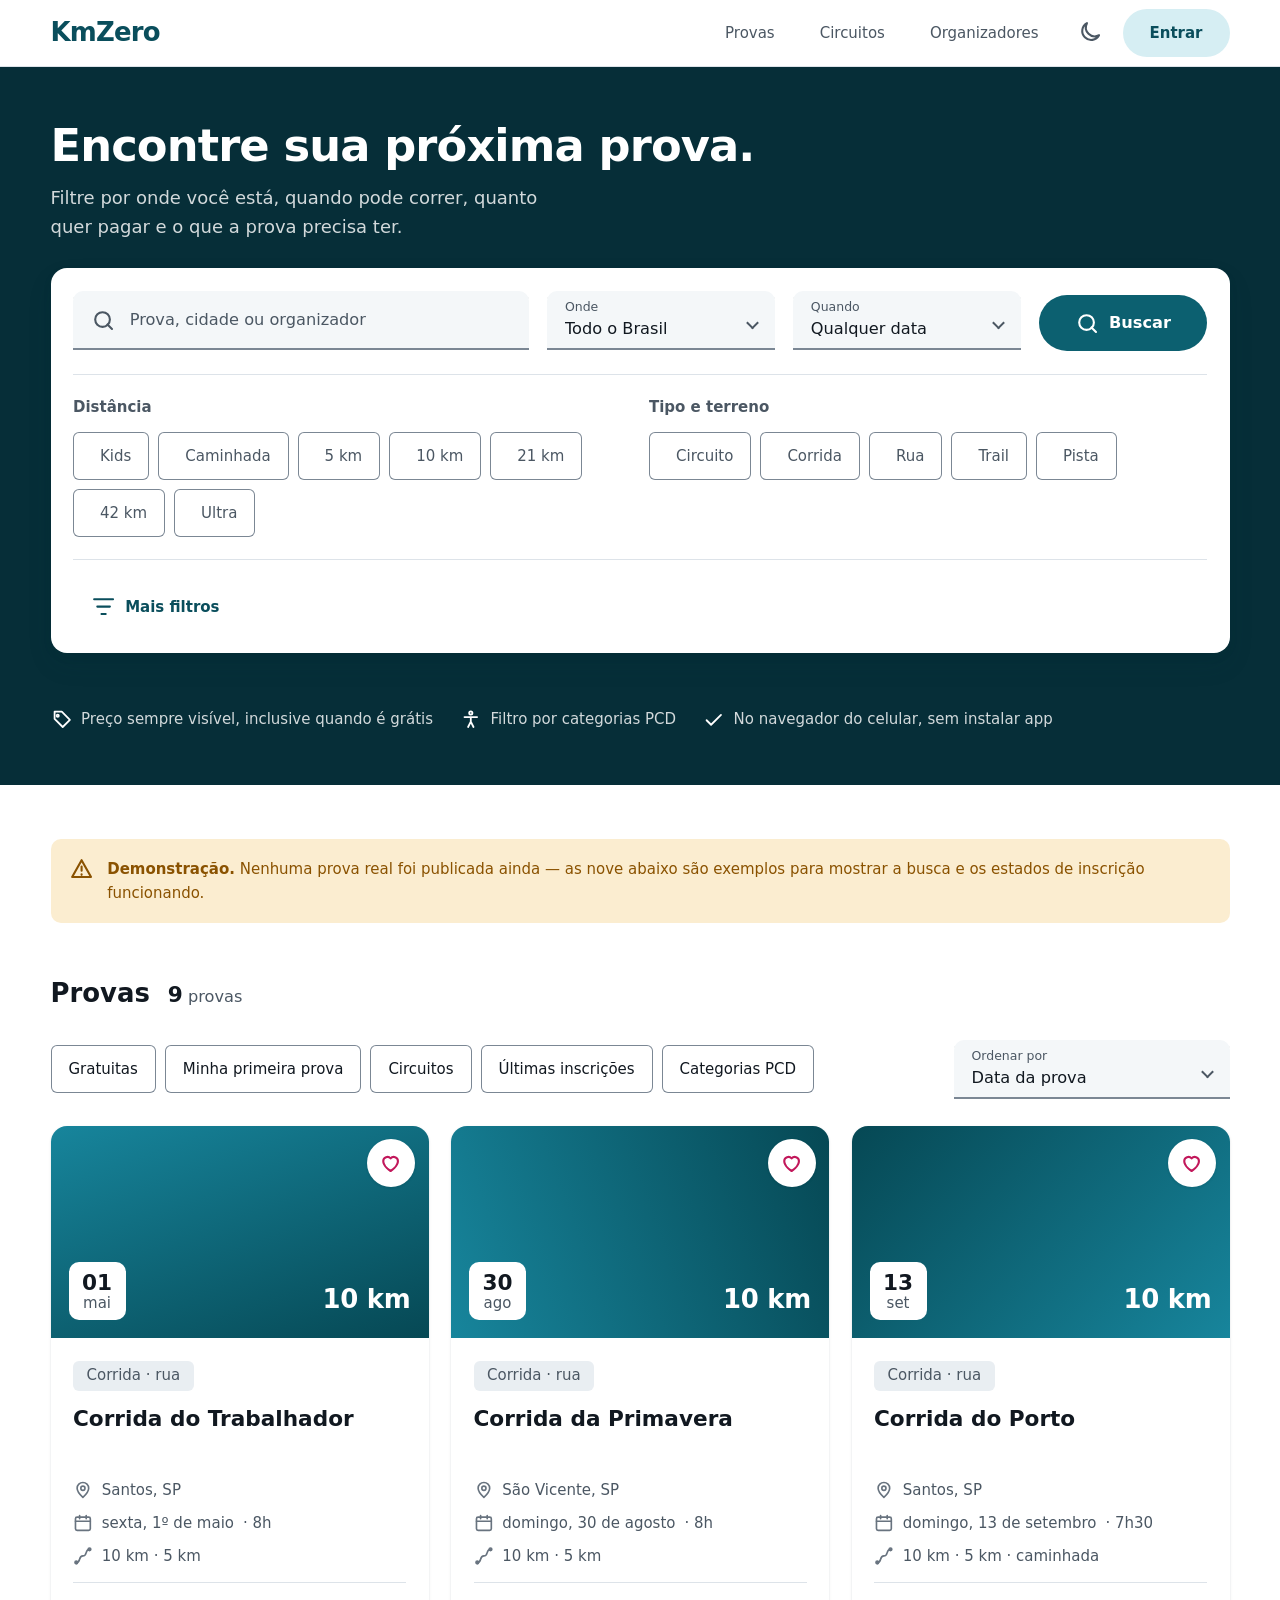
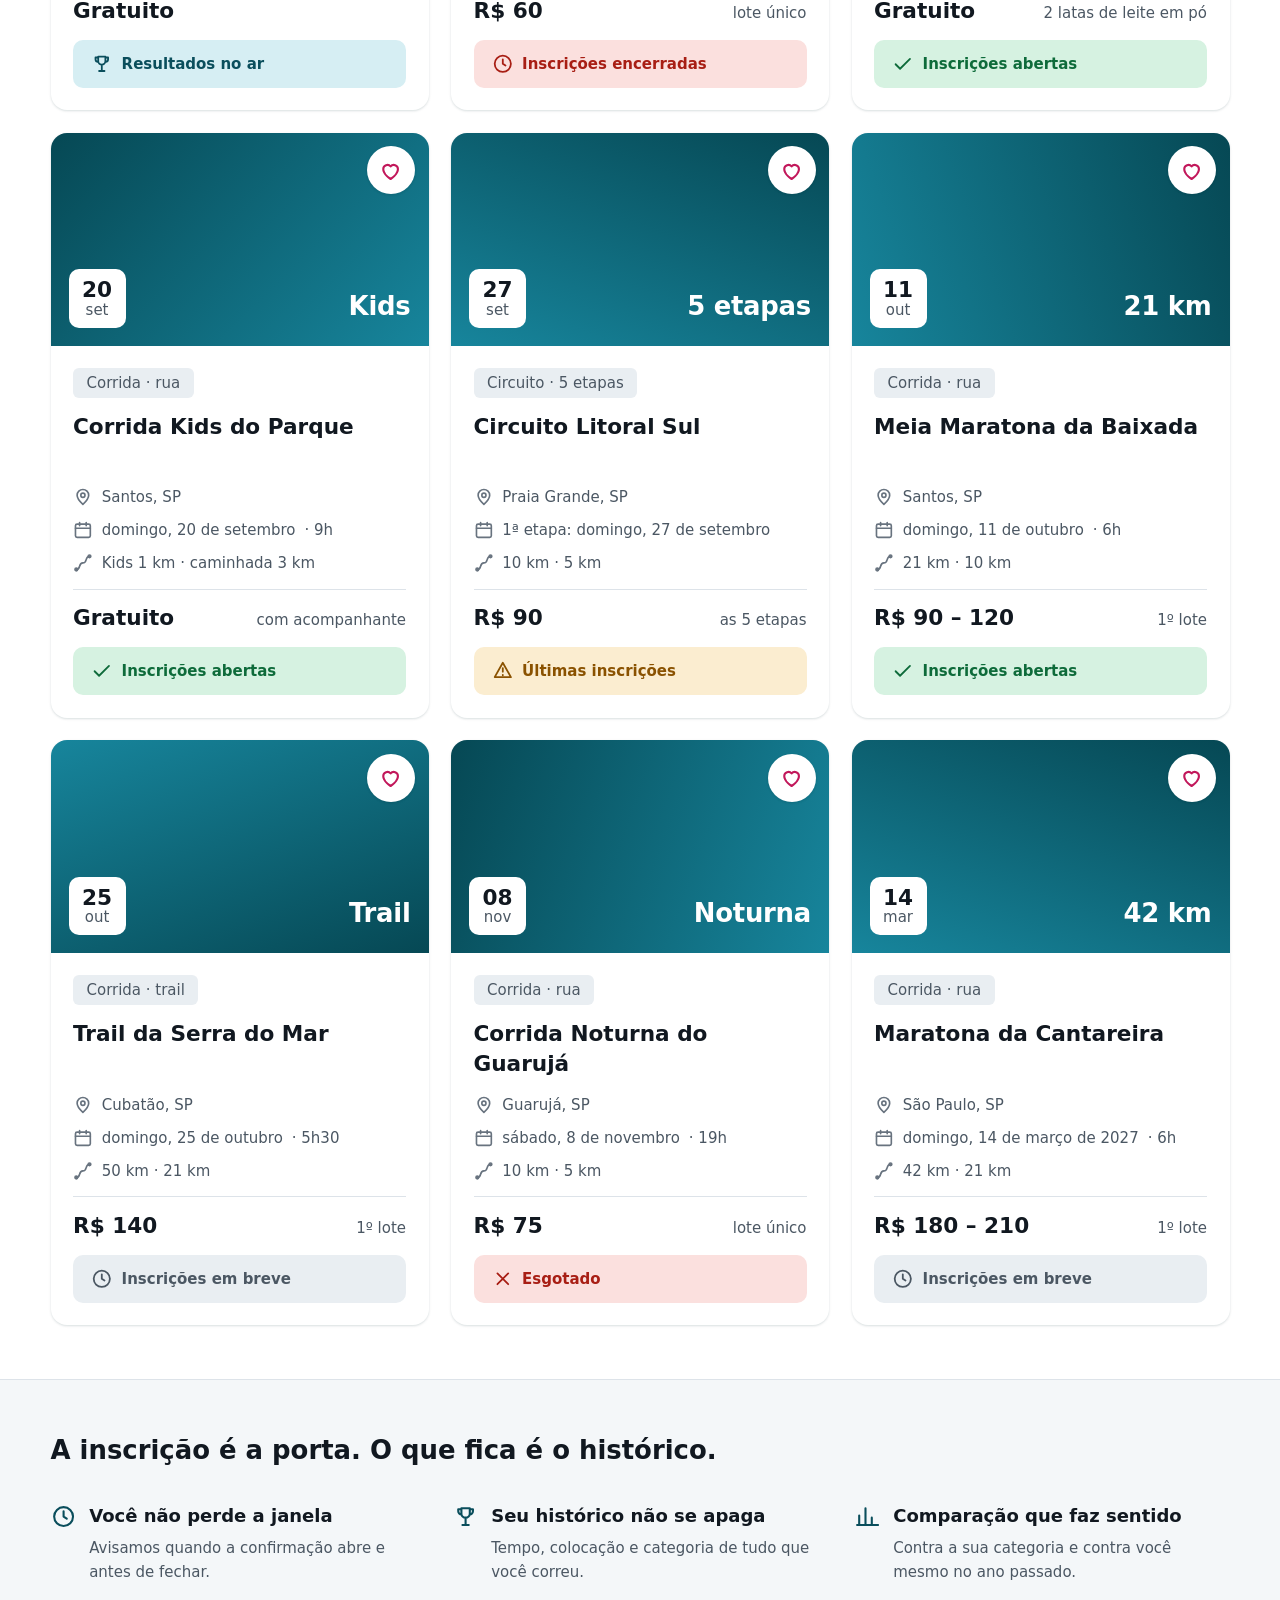
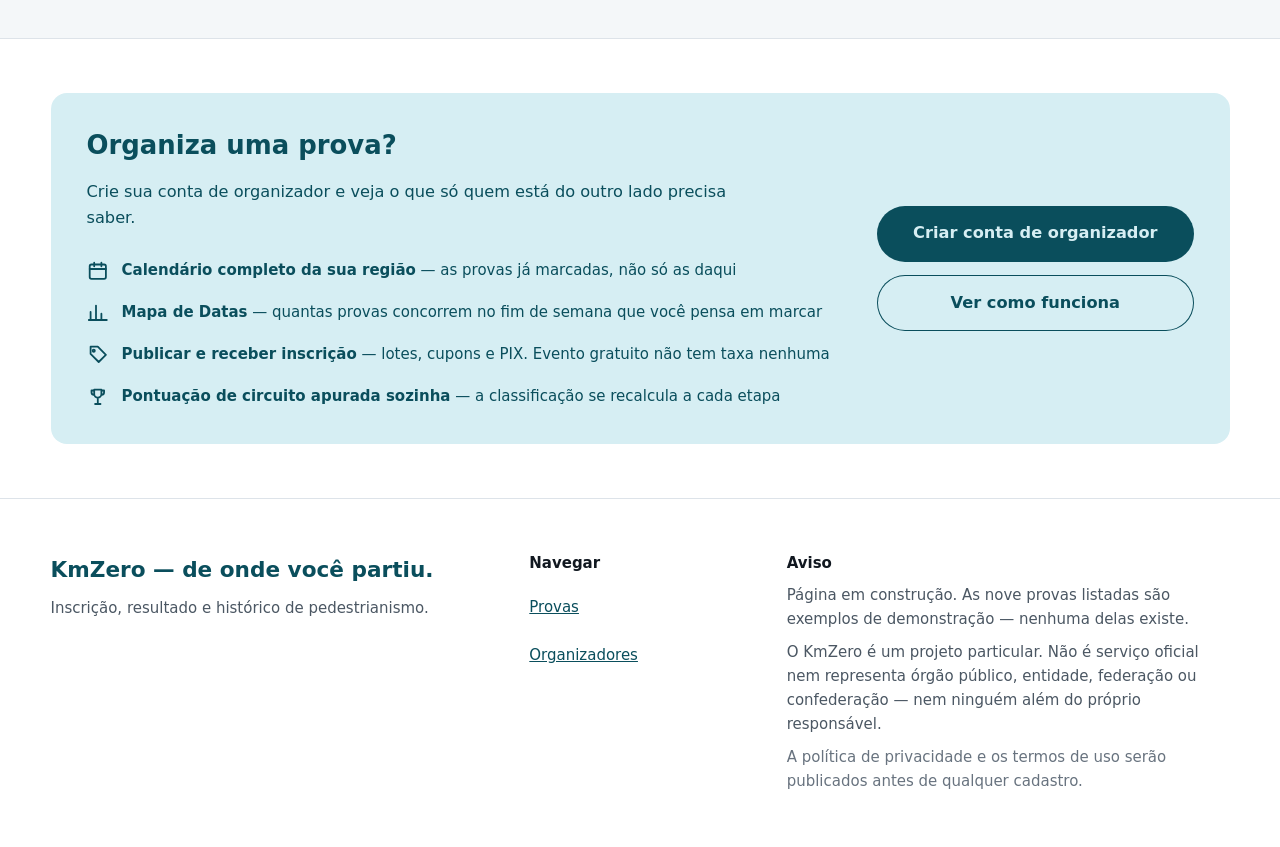
==== commit c6aa5782: "Licença proprietária e aviso de independência do projeto LICENSE: licença proprietária, todos os dir" ====
--- a/apps/web/index.html
+++ b/apps/web/index.html
@@ -698,8 +698,9 @@
         demonstração — nenhuma delas existe.
       </p>
       <p class="rodape__texto">
-        O KmZero não é um serviço oficial da Prefeitura de Santos nem de
-        nenhuma federação.
+        O KmZero é um projeto particular. Não é serviço oficial nem representa
+        órgão público, entidade, federação ou confederação — nem ninguém além
+        do próprio responsável.
       </p>
       <p class="rodape__texto rodape__texto--fraco">
         A política de privacidade e os termos de uso serão publicados antes de
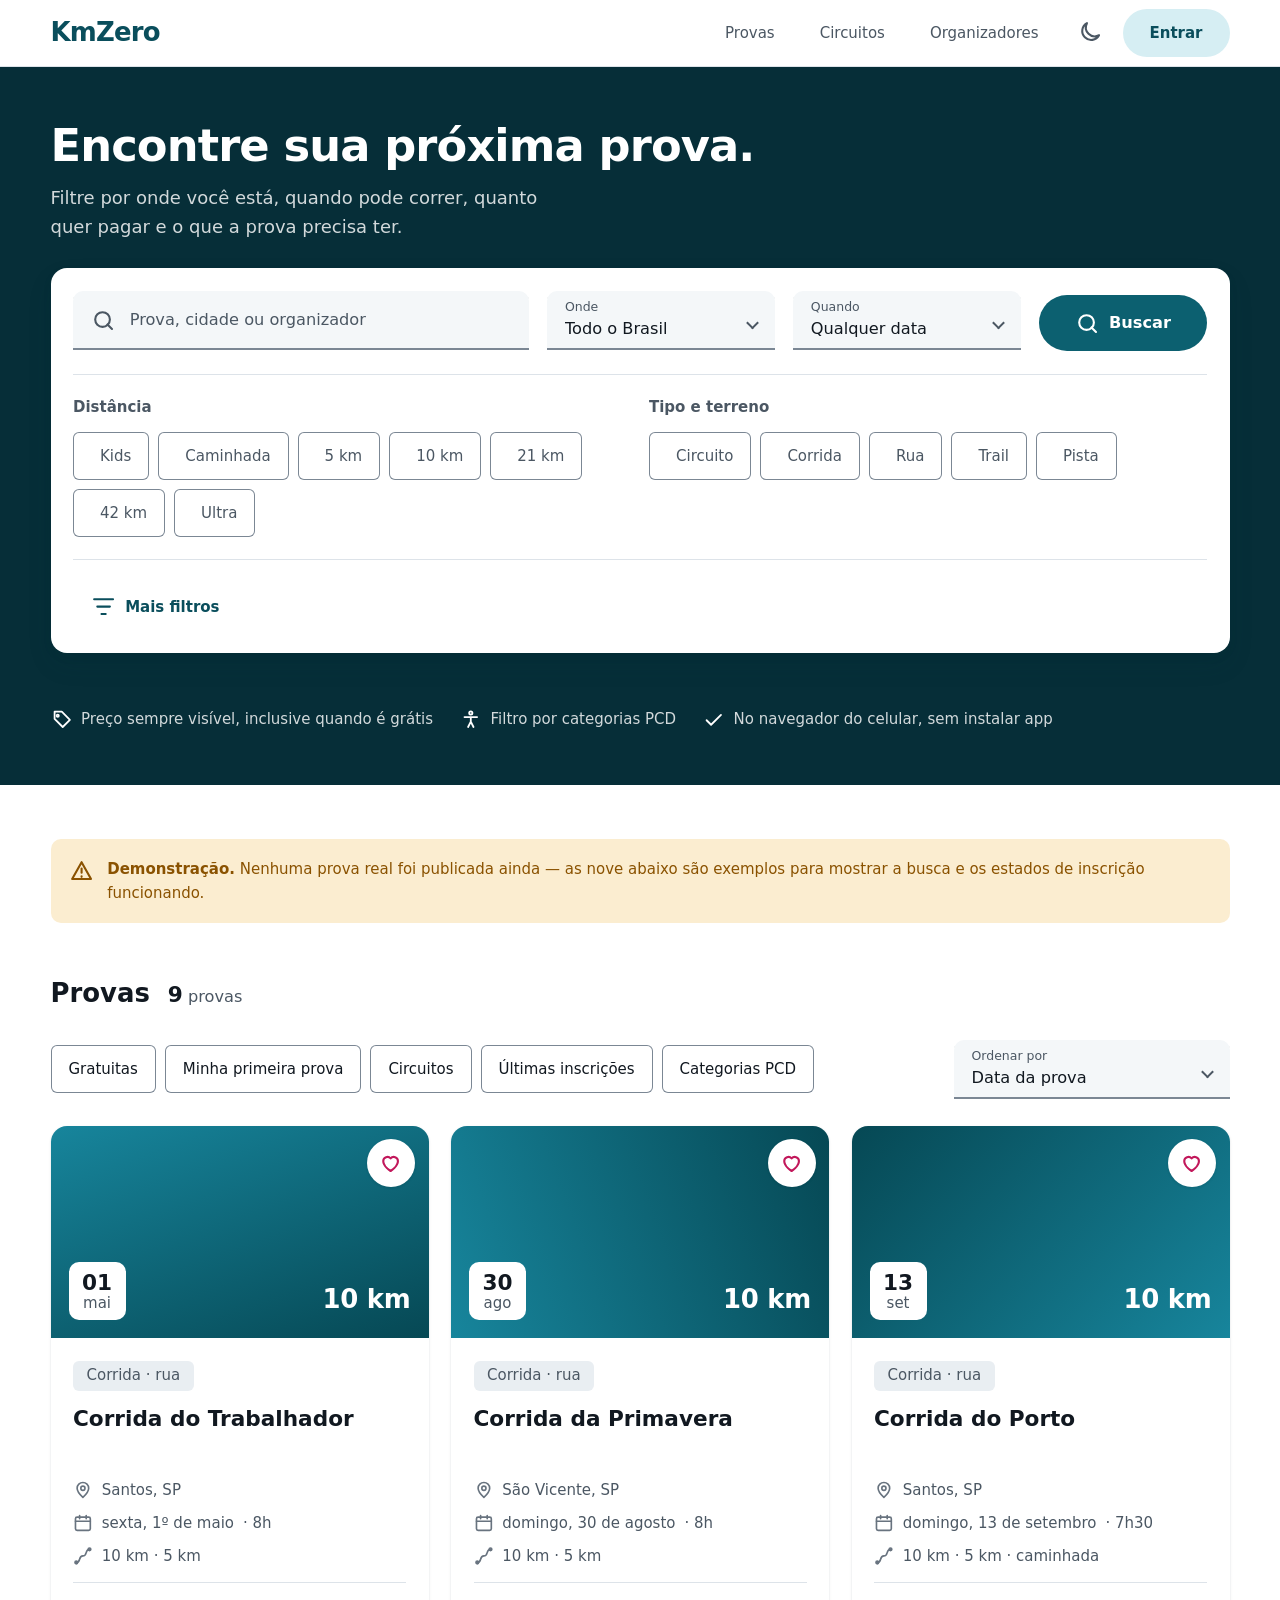
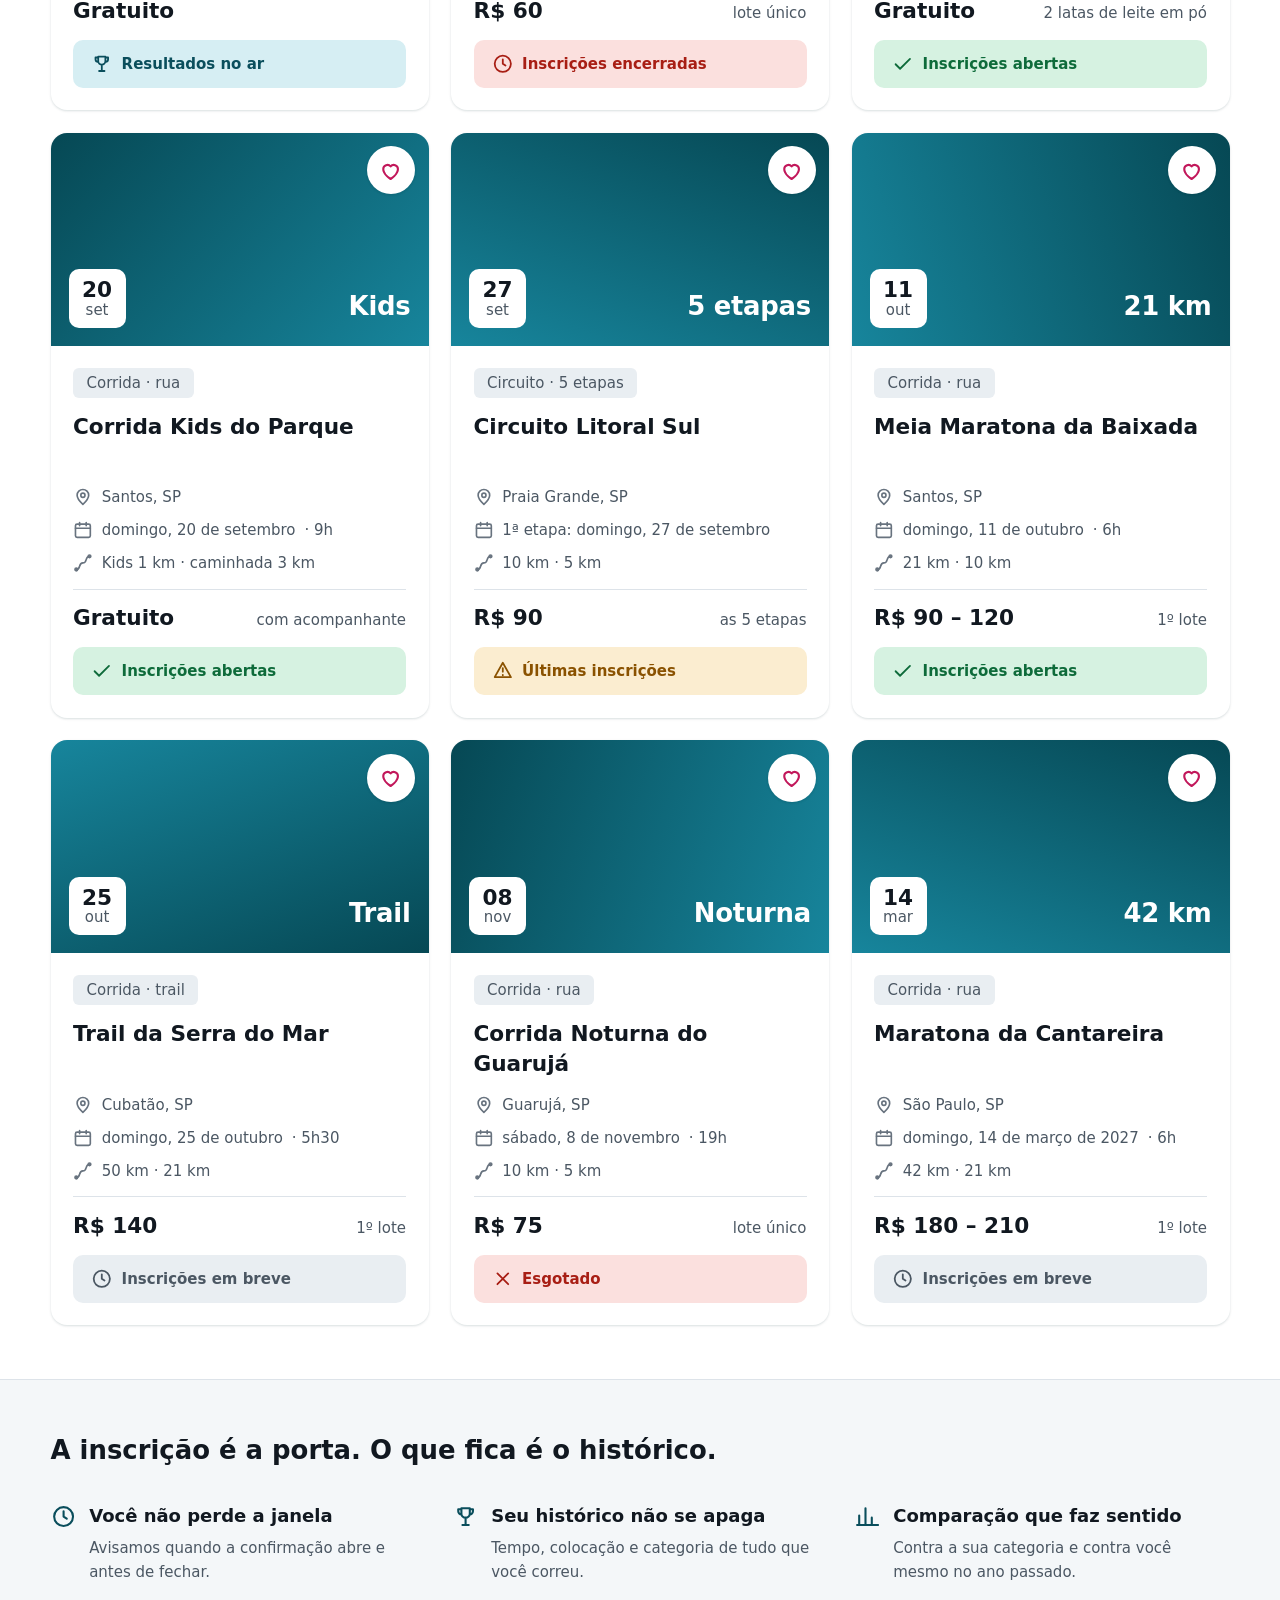
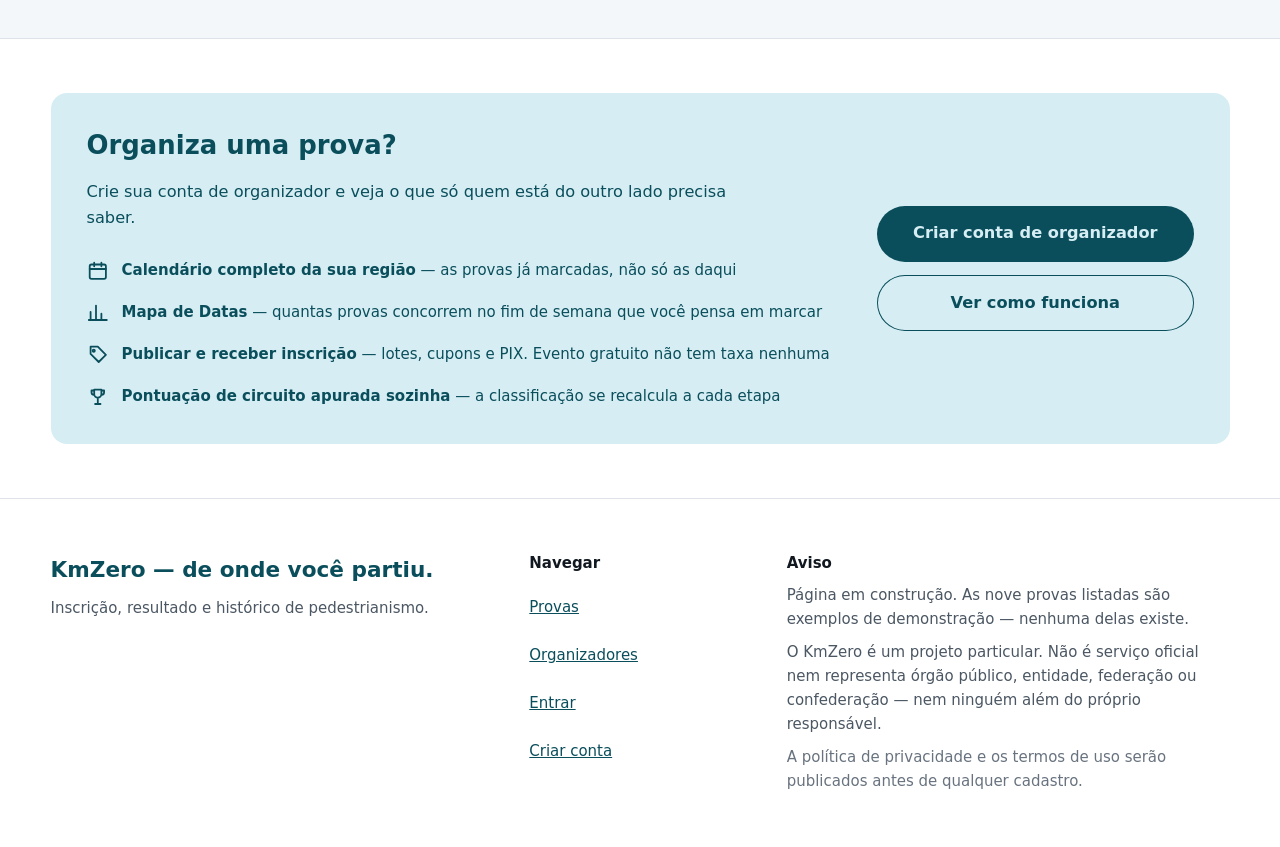
==== commit 5e5b65e8: "Fluxo de conta: entrar, criar conta e recuperar senha Autenticação por e-mail e senha, com Firebase " ====
--- a/apps/web/index.html
+++ b/apps/web/index.html
@@ -67,7 +67,7 @@
         <svg class="icone" aria-hidden="true" focusable="false"><use href="#i-lua"/></svg>
         <span class="oculto-visual" id="rotulo-tema">Ativar modo escuro</span>
       </button>
-      <a class="md-botao md-botao--tonal md-estado" href="#conta">Entrar</a>
+      <a class="md-botao md-botao--tonal md-estado" href="entrar.html">Entrar</a>
     </div>
   </div>
 </header>
@@ -668,7 +668,7 @@
         </ul>
       </div>
       <p class="organizador__acoes">
-        <a class="md-botao md-botao--filled md-botao--grande md-estado" href="#conta">Criar conta de organizador</a>
+        <a class="md-botao md-botao--filled md-botao--grande md-estado" href="criar-conta.html?perfil=organizador">Criar conta de organizador</a>
         <a class="md-botao md-botao--outlined md-botao--grande md-estado" href="#conta">Ver como funciona</a>
       </p>
     </div>
@@ -688,6 +688,8 @@
       <ul role="list">
         <li><a href="#resultados">Provas</a></li>
         <li><a href="#organizador">Organizadores</a></li>
+        <li><a href="entrar.html">Entrar</a></li>
+        <li><a href="criar-conta.html">Criar conta</a></li>
       </ul>
     </nav>
 
--- a/apps/web/estilos/material.css
+++ b/apps/web/estilos/material.css
@@ -143,6 +143,18 @@
   padding-inline: var(--esp-4);
 }
 
+/* Indisponível: nunca por opacidade — o público desta interface enxerga
+   mal, e texto apagado é texto ilegível. O botão troca de papel de cor
+   (7.39:1 no claro) e a razão fica escrita ao lado dele: botão
+   desligado sem explicação é a falha cara de §6.1. */
+.md-botao:disabled {
+  background: var(--md-surface-container-high);
+  color: var(--md-on-surface-variant);
+  box-shadow: none;
+  cursor: default;
+}
+.md-botao:disabled::before { display: none; }
+
 /* Botão de ícone: 48×48, redondo, sem rótulo visível — o nome
    acessível vem de um <span> fora da tela. */
 .md-icon-botao {
@@ -382,6 +394,12 @@
   font-size: var(--txt-2xs);
 }
 .md-banner--warning { background: var(--md-warning-container); color: var(--md-warning); }
+.md-banner--error   { background: var(--md-error-container);   color: var(--md-error); }
+.md-banner--success { background: var(--md-success-container); color: var(--md-success); }
+.md-banner--info    { background: var(--md-secondary-container); color: var(--md-on-secondary-container); }
+/* O ícone do banner nunca é o único portador do significado: cada um
+   entra acompanhado de título e texto (§4.6 regra 1). */
+.md-banner .icone { margin-block-start: 0.1em; }
 
 /* ═══ DIVISOR ═══════════════════════════════════════════════════ */
 .md-divisor {
